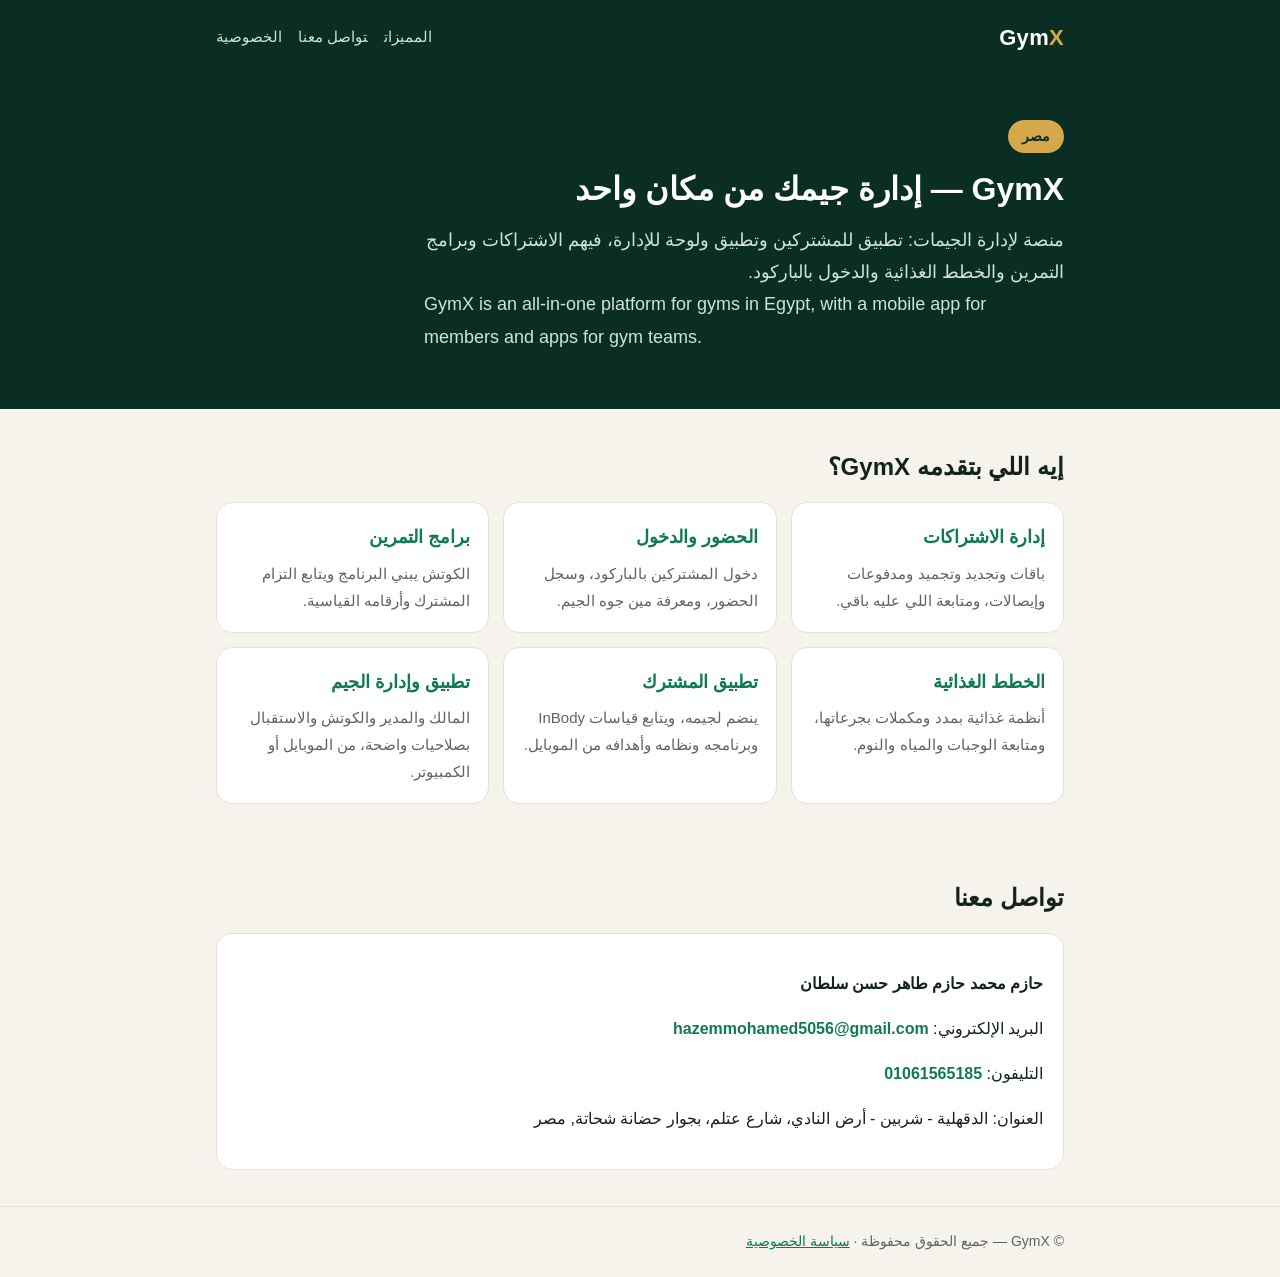
==== index.html @ 1e299e46 "Add files via upload site" ====
<!doctype html>
<html lang="ar" dir="rtl">
<head>
<meta charset="utf-8">
<meta name="viewport" content="width=device-width,initial-scale=1">
<title>GymX — إدارة الجيمات في مكان واحد</title>
<meta name="description" content="GymX منصة لإدارة الجيمات في مصر: الاشتراكات والحضور وبرامج التمرين والخطط الغذائية، وتطبيق للمشتركين.">
<link rel="stylesheet" href="style.css">
</head>
<body>
<header><div class="wrap"><div class="brand">Gym<span>X</span></div>
<nav><a href="#features">المميزات</a><a href="#contact">تواصل معنا</a><a href="privacy.html">الخصوصية</a></nav></div></header>

<div class="hero"><div class="wrap">
<span class="pill">مصر</span>
<h1>GymX — إدارة جيمك من مكان واحد</h1>
<p>منصة لإدارة الجيمات: تطبيق للمشتركين وتطبيق ولوحة للإدارة، فيهم الاشتراكات وبرامج التمرين والخطط الغذائية والدخول بالباركود.</p>
<p class="en">GymX is an all-in-one platform for gyms in Egypt, with a mobile app for members and apps for gym teams.</p>
</div></div>

<div class="wrap">
<section id="features"><h2>إيه اللي بتقدمه GymX؟</h2>
<div class="grid">
<div class="card"><h3>إدارة الاشتراكات</h3><p>باقات وتجديد وتجميد ومدفوعات وإيصالات، ومتابعة اللي عليه باقي.</p></div>
<div class="card"><h3>الحضور والدخول</h3><p>دخول المشتركين بالباركود، وسجل الحضور، ومعرفة مين جوه الجيم.</p></div>
<div class="card"><h3>برامج التمرين</h3><p>الكوتش يبني البرنامج ويتابع التزام المشترك وأرقامه القياسية.</p></div>
<div class="card"><h3>الخطط الغذائية</h3><p>أنظمة غذائية بمدد ومكملات بجرعاتها، ومتابعة الوجبات والمياه والنوم.</p></div>
<div class="card"><h3>تطبيق المشترك</h3><p>ينضم لجيمه، ويتابع قياسات InBody وبرنامجه ونظامه وأهدافه من الموبايل.</p></div>
<div class="card"><h3>تطبيق وإدارة الجيم</h3><p>المالك والمدير والكوتش والاستقبال بصلاحيات واضحة، من الموبايل أو الكمبيوتر.</p></div>
</div></section>

<section id="contact"><h2>تواصل معنا</h2>
<div class="contact">
<p><strong>حازم محمد حازم طاهر حسن سلطان</strong></p>
<p>البريد الإلكتروني: <a href="mailto:hazemmohamed5056@gmail.com">hazemmohamed5056@gmail.com</a></p>
<p>التليفون: <a href="tel:+201061565185">01061565185</a></p>
<p>العنوان: الدقهلية - شربين - أرض النادي، شارع عتلم، بجوار حضانة شحاتة, مصر</p>
</div></section>
</div>

<footer><div class="wrap">© GymX — جميع الحقوق محفوظة · <a href="privacy.html">سياسة الخصوصية</a></div></footer>
</body></html>
---- style.css ----
:root{--ground:#F5F3EC;--ink:#13221C;--muted:#5B6660;--emerald-dark:#0A2E24;--emerald:#0F7A55;--emerald-tint:#E1F2EA;--gold:#D4A84B;--line:#E5E1D6;--surface:#fff}
*{box-sizing:border-box}
body{margin:0;background:var(--ground);color:var(--ink);font-family:"IBM Plex Sans Arabic","Segoe UI",Tahoma,Arial,sans-serif;line-height:1.8}
header{background:var(--emerald-dark);color:#fff;padding:18px 16px}
.wrap{max-width:880px;margin:0 auto;padding:0 16px}
header .wrap{display:flex;align-items:center;justify-content:space-between;gap:12px}
.brand{font-weight:700;font-size:22px;letter-spacing:.3px}
.brand span{color:var(--gold)}
nav a{color:#cfe3da;text-decoration:none;margin-inline-start:16px;font-size:15px}
.hero{background:var(--emerald-dark);color:#fff;padding:44px 16px 56px}
.hero h1{margin:0 0 12px;font-size:32px;line-height:1.4}
.hero p{margin:0;color:#cfe3da;font-size:18px;max-width:640px}
.pill{display:inline-block;background:var(--gold);color:var(--emerald-dark);padding:4px 14px;border-radius:999px;font-weight:700;font-size:14px;margin-bottom:14px}
section{padding:36px 0}
h2{margin:0 0 14px;font-size:24px}
.grid{display:grid;grid-template-columns:repeat(auto-fit,minmax(240px,1fr));gap:14px}
.card{background:var(--surface);border:1px solid var(--line);border-radius:16px;padding:18px}
.card h3{margin:0 0 6px;font-size:18px;color:var(--emerald)}
.card p{margin:0;color:var(--muted);font-size:15px}
.contact{background:var(--surface);border:1px solid var(--line);border-radius:16px;padding:20px}
.contact a{color:var(--emerald);text-decoration:none;font-weight:600}
footer{border-top:1px solid var(--line);padding:22px 0;color:var(--muted);font-size:14px}
footer a{color:var(--emerald)}
.doc h2{margin-top:28px;font-size:20px}
.doc p,.doc li{color:#2b3a33;font-size:16px}
.en{direction:ltr;text-align:left;color:var(--muted);margin-top:6px}
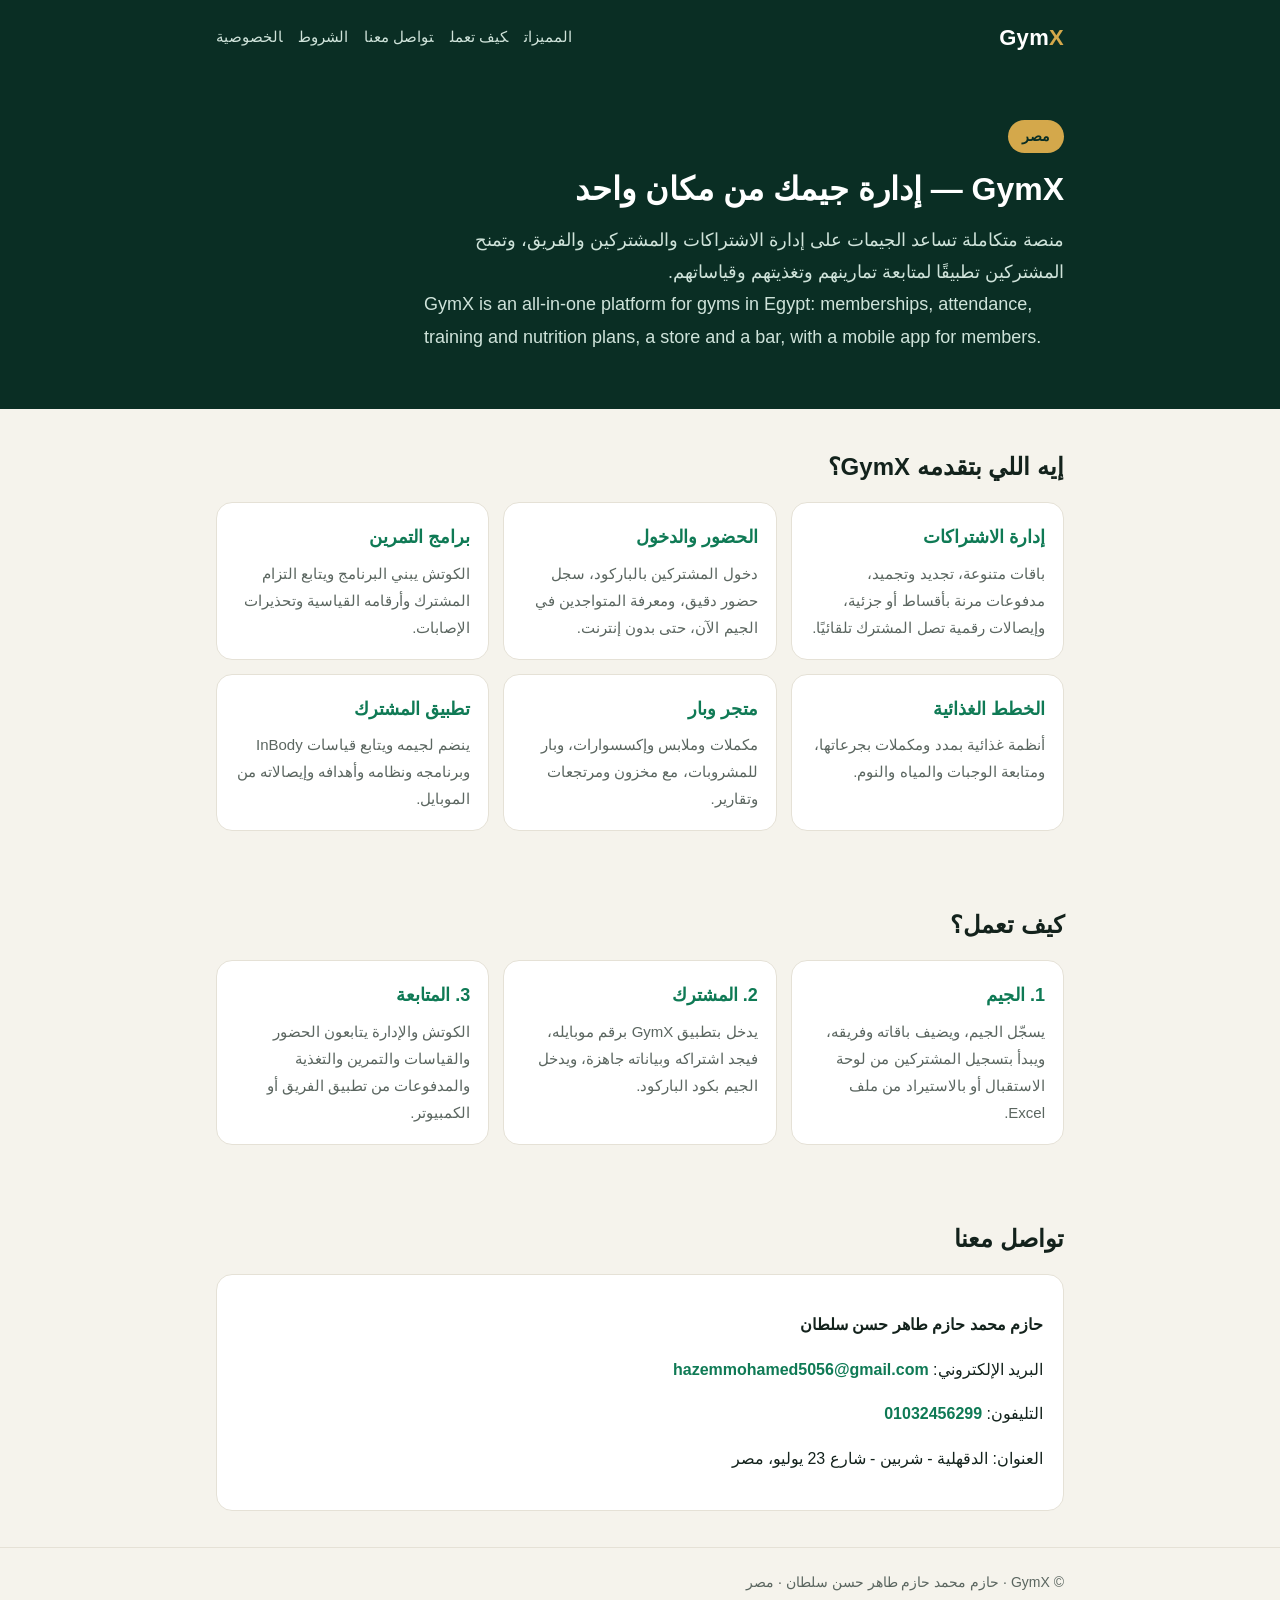
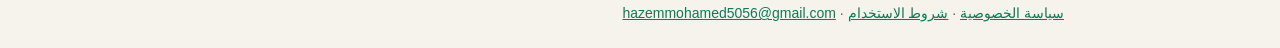
==== commit 73f77d62: "Add files via upload" ====
--- a/index.html
+++ b/index.html
@@ -3,40 +3,49 @@
 <head>
 <meta charset="utf-8">
 <meta name="viewport" content="width=device-width,initial-scale=1">
-<title>GymX — إدارة الجيمات في مكان واحد</title>
-<meta name="description" content="GymX منصة لإدارة الجيمات في مصر: الاشتراكات والحضور وبرامج التمرين والخطط الغذائية، وتطبيق للمشتركين.">
+<title>GymX — إدارة الجيمات في مصر</title>
+<meta name="description" content="GymX منصة لإدارة الجيمات في مصر: اشتراكات، حضور بالباركود، برامج تمرين، خطط غذائية، متجر وبار، وتطبيق للمشتركين.">
 <link rel="stylesheet" href="style.css">
 </head>
 <body>
-<header><div class="wrap"><div class="brand">Gym<span>X</span></div>
-<nav><a href="#features">المميزات</a><a href="#contact">تواصل معنا</a><a href="privacy.html">الخصوصية</a></nav></div></header>
+<header><div class="wrap"><a class="brand" href="index.html" style="text-decoration:none;color:#fff">Gym<span>X</span></a>
+<nav><a href="index.html#features">المميزات</a><a href="index.html#how">كيف تعمل</a><a href="index.html#contact">تواصل معنا</a><a href="terms.html">الشروط</a><a href="privacy.html">الخصوصية</a></nav></div></header>
 
 <div class="hero"><div class="wrap">
 <span class="pill">مصر</span>
 <h1>GymX — إدارة جيمك من مكان واحد</h1>
-<p>منصة لإدارة الجيمات: تطبيق للمشتركين وتطبيق ولوحة للإدارة، فيهم الاشتراكات وبرامج التمرين والخطط الغذائية والدخول بالباركود.</p>
-<p class="en">GymX is an all-in-one platform for gyms in Egypt, with a mobile app for members and apps for gym teams.</p>
+<p>منصة متكاملة تساعد الجيمات على إدارة الاشتراكات والمشتركين والفريق، وتمنح المشتركين تطبيقًا لمتابعة تمارينهم وتغذيتهم وقياساتهم.</p>
+<p class="en">GymX is an all-in-one platform for gyms in Egypt: memberships, attendance, training and nutrition plans, a store and a bar, with a mobile app for members.</p>
 </div></div>
 
 <div class="wrap">
 <section id="features"><h2>إيه اللي بتقدمه GymX؟</h2>
 <div class="grid">
-<div class="card"><h3>إدارة الاشتراكات</h3><p>باقات وتجديد وتجميد ومدفوعات وإيصالات، ومتابعة اللي عليه باقي.</p></div>
-<div class="card"><h3>الحضور والدخول</h3><p>دخول المشتركين بالباركود، وسجل الحضور، ومعرفة مين جوه الجيم.</p></div>
-<div class="card"><h3>برامج التمرين</h3><p>الكوتش يبني البرنامج ويتابع التزام المشترك وأرقامه القياسية.</p></div>
+<div class="card"><h3>إدارة الاشتراكات</h3><p>باقات متنوعة، تجديد وتجميد، مدفوعات مرنة بأقساط أو جزئية، وإيصالات رقمية تصل المشترك تلقائيًا.</p></div>
+<div class="card"><h3>الحضور والدخول</h3><p>دخول المشتركين بالباركود، سجل حضور دقيق، ومعرفة المتواجدين في الجيم الآن، حتى بدون إنترنت.</p></div>
+<div class="card"><h3>برامج التمرين</h3><p>الكوتش يبني البرنامج ويتابع التزام المشترك وأرقامه القياسية وتحذيرات الإصابات.</p></div>
 <div class="card"><h3>الخطط الغذائية</h3><p>أنظمة غذائية بمدد ومكملات بجرعاتها، ومتابعة الوجبات والمياه والنوم.</p></div>
-<div class="card"><h3>تطبيق المشترك</h3><p>ينضم لجيمه، ويتابع قياسات InBody وبرنامجه ونظامه وأهدافه من الموبايل.</p></div>
-<div class="card"><h3>تطبيق وإدارة الجيم</h3><p>المالك والمدير والكوتش والاستقبال بصلاحيات واضحة، من الموبايل أو الكمبيوتر.</p></div>
+<div class="card"><h3>متجر وبار</h3><p>مكملات وملابس وإكسسوارات، وبار للمشروبات، مع مخزون ومرتجعات وتقارير.</p></div>
+<div class="card"><h3>تطبيق المشترك</h3><p>ينضم لجيمه ويتابع قياسات InBody وبرنامجه ونظامه وأهدافه وإيصالاته من الموبايل.</p></div>
+</div></section>
+
+<section id="how"><h2>كيف تعمل؟</h2>
+<div class="grid">
+<div class="card"><h3>1. الجيم</h3><p>يسجّل الجيم، ويضيف باقاته وفريقه، ويبدأ بتسجيل المشتركين من لوحة الاستقبال أو بالاستيراد من ملف Excel.</p></div>
+<div class="card"><h3>2. المشترك</h3><p>يدخل بتطبيق GymX برقم موبايله، فيجد اشتراكه وبياناته جاهزة، ويدخل الجيم بكود الباركود.</p></div>
+<div class="card"><h3>3. المتابعة</h3><p>الكوتش والإدارة يتابعون الحضور والقياسات والتمرين والتغذية والمدفوعات من تطبيق الفريق أو الكمبيوتر.</p></div>
 </div></section>
 
 <section id="contact"><h2>تواصل معنا</h2>
 <div class="contact">
 <p><strong>حازم محمد حازم طاهر حسن سلطان</strong></p>
 <p>البريد الإلكتروني: <a href="mailto:hazemmohamed5056@gmail.com">hazemmohamed5056@gmail.com</a></p>
-<p>التليفون: <a href="tel:+201061565185">01061565185</a></p>
-<p>العنوان: الدقهلية - شربين - أرض النادي، شارع عتلم، بجوار حضانة شحاتة, مصر</p>
+<p>التليفون: <a href="tel:+201032456299">01032456299</a></p>
+<p>العنوان: الدقهلية - شربين - شارع 23 يوليو، مصر</p>
 </div></section>
 </div>
-
-<footer><div class="wrap">© GymX — جميع الحقوق محفوظة · <a href="privacy.html">سياسة الخصوصية</a></div></footer>
+<footer><div class="wrap">
+<div>© GymX · حازم محمد حازم طاهر حسن سلطان · مصر</div>
+<div style="margin-top:6px"><a href="privacy.html">سياسة الخصوصية</a> · <a href="terms.html">شروط الاستخدام</a> · <a href="mailto:hazemmohamed5056@gmail.com">hazemmohamed5056@gmail.com</a></div>
+</div></footer>
 </body></html>
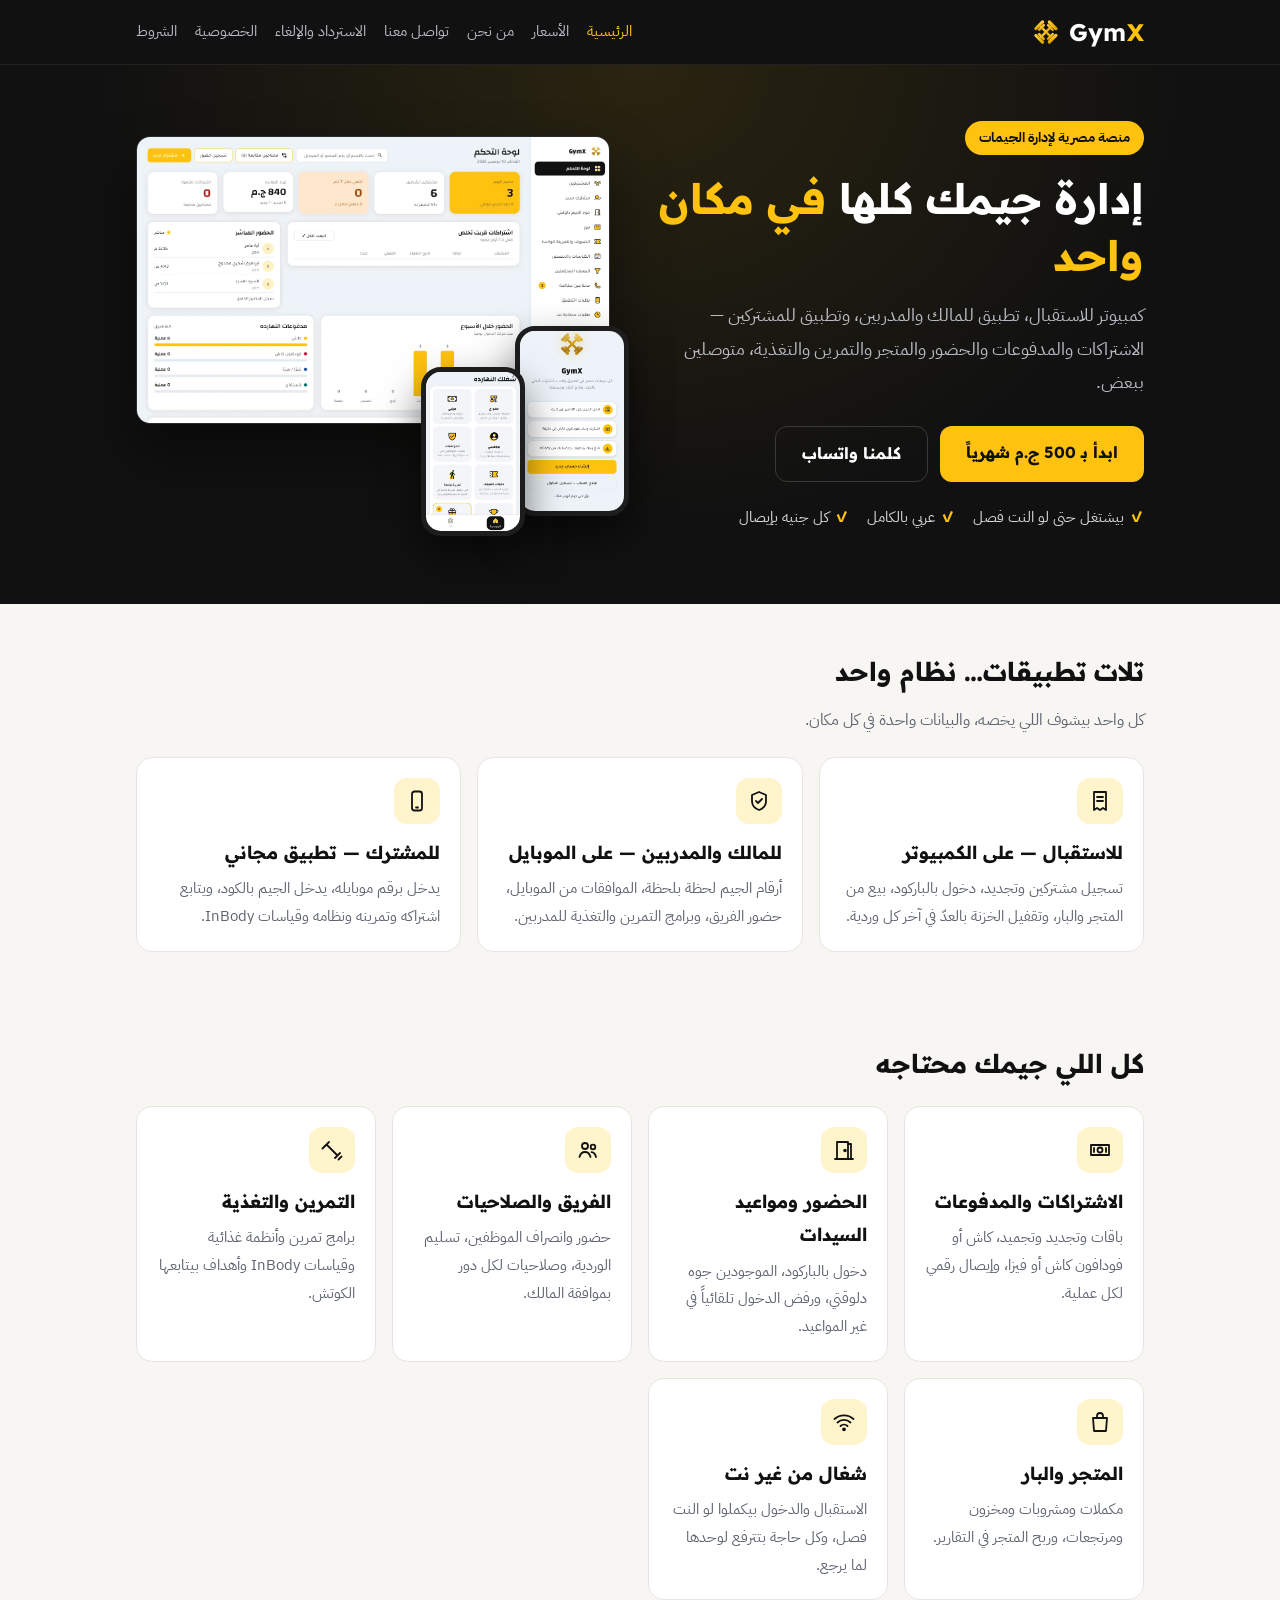
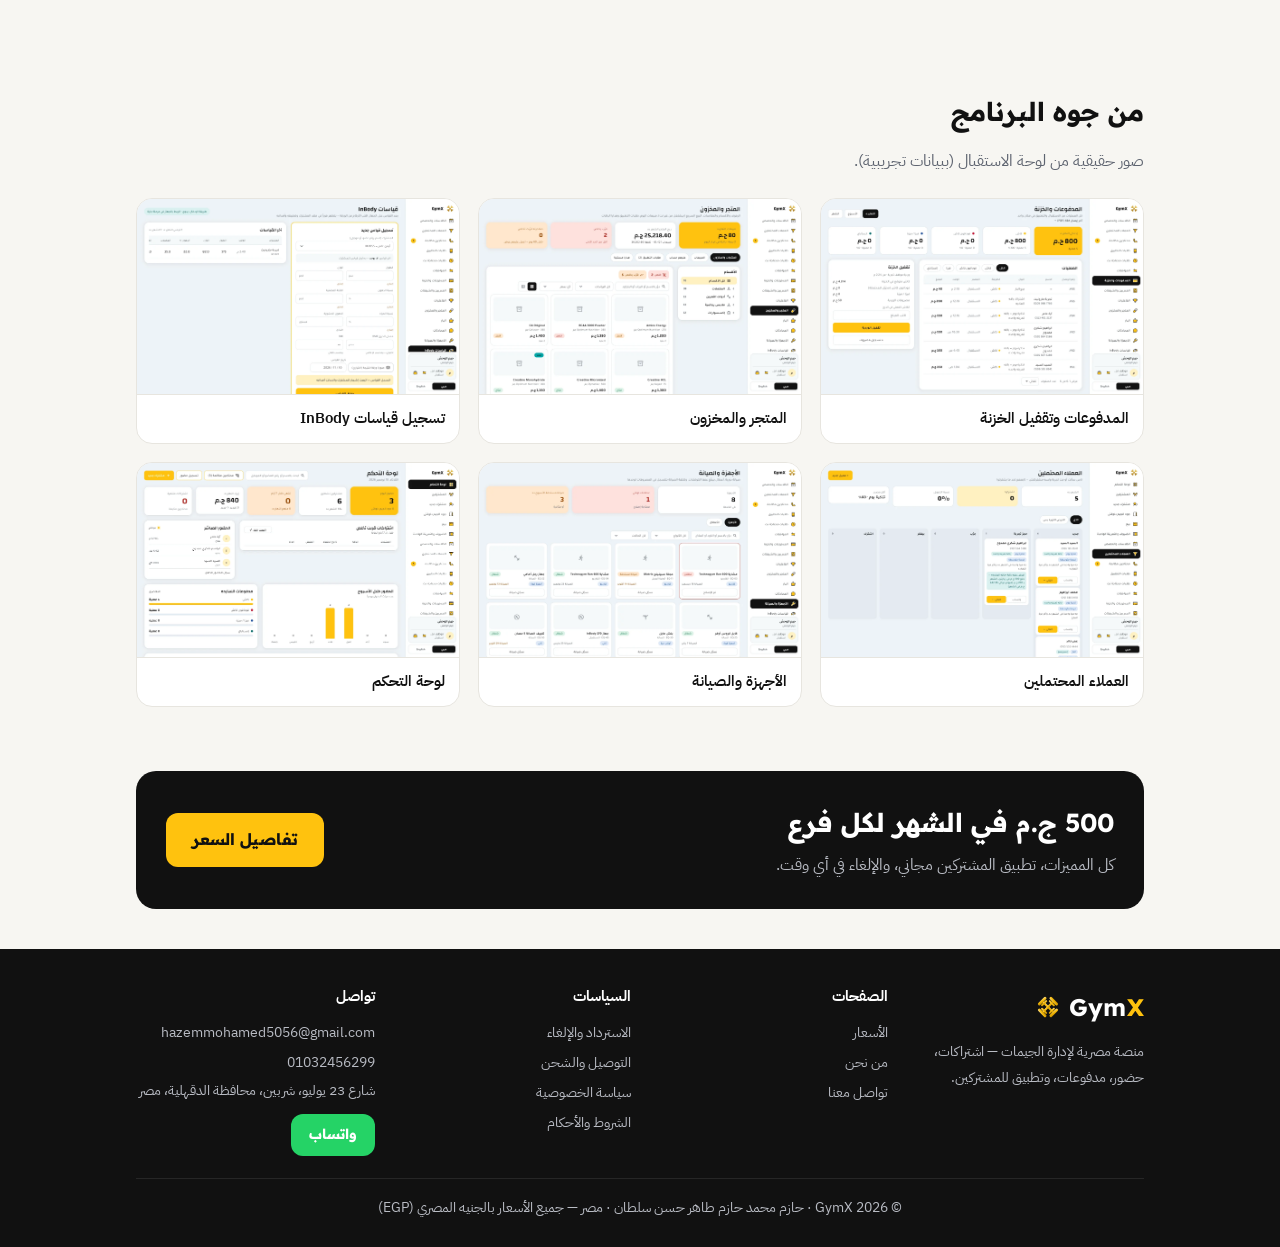
==== commit d05c9cfd: "GymX website: home with real app screens, pricing (500 EGP/month), about, contact, refund & cancella" ====
--- a/index.html
+++ b/index.html
@@ -1,51 +1,76 @@
-<!doctype html>
-<html lang="ar" dir="rtl">
-<head>
-<meta charset="utf-8">
-<meta name="viewport" content="width=device-width,initial-scale=1">
-<title>GymX — إدارة الجيمات في مصر</title>
-<meta name="description" content="GymX منصة لإدارة الجيمات في مصر: اشتراكات، حضور بالباركود، برامج تمرين، خطط غذائية، متجر وبار، وتطبيق للمشتركين.">
-<link rel="stylesheet" href="style.css">
-</head>
-<body>
-<header><div class="wrap"><a class="brand" href="index.html" style="text-decoration:none;color:#fff">Gym<span>X</span></a>
-<nav><a href="index.html#features">المميزات</a><a href="index.html#how">كيف تعمل</a><a href="index.html#contact">تواصل معنا</a><a href="terms.html">الشروط</a><a href="privacy.html">الخصوصية</a></nav></div></header>
-
-<div class="hero"><div class="wrap">
-<span class="pill">مصر</span>
-<h1>GymX — إدارة جيمك من مكان واحد</h1>
-<p>منصة متكاملة تساعد الجيمات على إدارة الاشتراكات والمشتركين والفريق، وتمنح المشتركين تطبيقًا لمتابعة تمارينهم وتغذيتهم وقياساتهم.</p>
-<p class="en">GymX is an all-in-one platform for gyms in Egypt: memberships, attendance, training and nutrition plans, a store and a bar, with a mobile app for members.</p>
-</div></div>
-
-<div class="wrap">
-<section id="features"><h2>إيه اللي بتقدمه GymX؟</h2>
-<div class="grid">
-<div class="card"><h3>إدارة الاشتراكات</h3><p>باقات متنوعة، تجديد وتجميد، مدفوعات مرنة بأقساط أو جزئية، وإيصالات رقمية تصل المشترك تلقائيًا.</p></div>
-<div class="card"><h3>الحضور والدخول</h3><p>دخول المشتركين بالباركود، سجل حضور دقيق، ومعرفة المتواجدين في الجيم الآن، حتى بدون إنترنت.</p></div>
-<div class="card"><h3>برامج التمرين</h3><p>الكوتش يبني البرنامج ويتابع التزام المشترك وأرقامه القياسية وتحذيرات الإصابات.</p></div>
-<div class="card"><h3>الخطط الغذائية</h3><p>أنظمة غذائية بمدد ومكملات بجرعاتها، ومتابعة الوجبات والمياه والنوم.</p></div>
-<div class="card"><h3>متجر وبار</h3><p>مكملات وملابس وإكسسوارات، وبار للمشروبات، مع مخزون ومرتجعات وتقارير.</p></div>
-<div class="card"><h3>تطبيق المشترك</h3><p>ينضم لجيمه ويتابع قياسات InBody وبرنامجه ونظامه وأهدافه وإيصالاته من الموبايل.</p></div>
-</div></section>
-
-<section id="how"><h2>كيف تعمل؟</h2>
-<div class="grid">
-<div class="card"><h3>1. الجيم</h3><p>يسجّل الجيم، ويضيف باقاته وفريقه، ويبدأ بتسجيل المشتركين من لوحة الاستقبال أو بالاستيراد من ملف Excel.</p></div>
-<div class="card"><h3>2. المشترك</h3><p>يدخل بتطبيق GymX برقم موبايله، فيجد اشتراكه وبياناته جاهزة، ويدخل الجيم بكود الباركود.</p></div>
-<div class="card"><h3>3. المتابعة</h3><p>الكوتش والإدارة يتابعون الحضور والقياسات والتمرين والتغذية والمدفوعات من تطبيق الفريق أو الكمبيوتر.</p></div>
-</div></section>
-
-<section id="contact"><h2>تواصل معنا</h2>
-<div class="contact">
-<p><strong>حازم محمد حازم طاهر حسن سلطان</strong></p>
-<p>البريد الإلكتروني: <a href="mailto:hazemmohamed5056@gmail.com">hazemmohamed5056@gmail.com</a></p>
-<p>التليفون: <a href="tel:+201032456299">01032456299</a></p>
-<p>العنوان: الدقهلية - شربين - شارع 23 يوليو، مصر</p>
-</div></section>
-</div>
-<footer><div class="wrap">
-<div>© GymX · حازم محمد حازم طاهر حسن سلطان · مصر</div>
-<div style="margin-top:6px"><a href="privacy.html">سياسة الخصوصية</a> · <a href="terms.html">شروط الاستخدام</a> · <a href="mailto:hazemmohamed5056@gmail.com">hazemmohamed5056@gmail.com</a></div>
-</div></footer>
-</body></html>
+<!doctype html>
+<html lang="ar" dir="rtl">
+<head>
+<meta charset="utf-8">
+<meta name="viewport" content="width=device-width,initial-scale=1">
+<title>إدارة الجيمات في مصر — GymX</title>
+<meta name="description" content="GymX منصة مصرية لإدارة الجيمات: اشتراكات، حضور، مدفوعات، تمرين وتغذية، متجر وبار، وتطبيق للمشتركين.">
+<link rel="preconnect" href="https://fonts.googleapis.com"><link rel="preconnect" href="https://fonts.gstatic.com" crossorigin>
+<link href="https://fonts.googleapis.com/css2?family=IBM+Plex+Sans+Arabic:wght@400;500;600;700&family=Readex+Pro:wght@500;600;700&display=swap" rel="stylesheet">
+<link rel="icon" href="data:image/svg+xml,%3Csvg%20xmlns%3D%22http%3A%2F%2Fwww.w3.org%2F2000%2Fsvg%22%20width%3D%2264%22%20height%3D%2264%22%20viewBox%3D%220%200%20100%20100%22%20aria-hidden%3D%22true%22%3E%3Cdefs%3E%3ClinearGradient%20id%3D%22g64%22%20x1%3D%220%22%20y1%3D%220%22%20x2%3D%221%22%20y2%3D%221%22%3E%3Cstop%20offset%3D%220%22%20stop-color%3D%22%23FFE08A%22%2F%3E%3Cstop%20offset%3D%22.5%22%20stop-color%3D%22%23F2B705%22%2F%3E%3Cstop%20offset%3D%221%22%20stop-color%3D%22%23B98300%22%2F%3E%3C%2FlinearGradient%3E%3C%2Fdefs%3E%3Cg%20transform%3D%22rotate(45%2050%2050)%22%20fill%3D%22url(%23g64)%22%3E%3Crect%20x%3D%2222%22%20y%3D%2246%22%20width%3D%2256%22%20height%3D%228%22%20rx%3D%224%22%2F%3E%3Crect%20x%3D%2225%22%20y%3D%2235%22%20width%3D%228%22%20height%3D%2230%22%20rx%3D%224%22%2F%3E%3Crect%20x%3D%2267%22%20y%3D%2235%22%20width%3D%228%22%20height%3D%2230%22%20rx%3D%224%22%2F%3E%3Crect%20x%3D%2213%22%20y%3D%2229%22%20width%3D%2211%22%20height%3D%2242%22%20rx%3D%225.5%22%2F%3E%3Crect%20x%3D%2276%22%20y%3D%2229%22%20width%3D%2211%22%20height%3D%2242%22%20rx%3D%225.5%22%2F%3E%3C%2Fg%3E%3Cg%20transform%3D%22rotate(-45%2050%2050)%22%20fill%3D%22url(%23g64)%22%3E%3Crect%20x%3D%2222%22%20y%3D%2246%22%20width%3D%2256%22%20height%3D%228%22%20rx%3D%224%22%2F%3E%3Crect%20x%3D%2225%22%20y%3D%2235%22%20width%3D%228%22%20height%3D%2230%22%20rx%3D%224%22%2F%3E%3Crect%20x%3D%2267%22%20y%3D%2235%22%20width%3D%228%22%20height%3D%2230%22%20rx%3D%224%22%2F%3E%3Crect%20x%3D%2213%22%20y%3D%2229%22%20width%3D%2211%22%20height%3D%2242%22%20rx%3D%225.5%22%2F%3E%3Crect%20x%3D%2276%22%20y%3D%2229%22%20width%3D%2211%22%20height%3D%2242%22%20rx%3D%225.5%22%2F%3E%3C%2Fg%3E%3C%2Fsvg%3E">
+<link rel="stylesheet" href="style.css">
+</head>
+<body>
+<header><div class="wrap">
+<a class="brand" href="index.html" dir="ltr"><svg class="mark" width="30" height="30" viewBox="0 0 100 100" aria-hidden="true"><defs><linearGradient id="g30" x1="0" y1="0" x2="1" y2="1"><stop offset="0" stop-color="#FFE08A"/><stop offset=".5" stop-color="#F2B705"/><stop offset="1" stop-color="#B98300"/></linearGradient></defs><g transform="rotate(45 50 50)" fill="url(#g30)"><rect x="22" y="46" width="56" height="8" rx="4"/><rect x="25" y="35" width="8" height="30" rx="4"/><rect x="67" y="35" width="8" height="30" rx="4"/><rect x="13" y="29" width="11" height="42" rx="5.5"/><rect x="76" y="29" width="11" height="42" rx="5.5"/></g><g transform="rotate(-45 50 50)" fill="url(#g30)"><rect x="22" y="46" width="56" height="8" rx="4"/><rect x="25" y="35" width="8" height="30" rx="4"/><rect x="67" y="35" width="8" height="30" rx="4"/><rect x="13" y="29" width="11" height="42" rx="5.5"/><rect x="76" y="29" width="11" height="42" rx="5.5"/></g></svg><b>Gym<span>X</span></b></a>
+<nav><a href="index.html" class="on">الرئيسية</a><a href="pricing.html">الأسعار</a><a href="about.html">من نحن</a><a href="contact.html">تواصل معنا</a><a href="refund.html">الاسترداد والإلغاء</a><a href="privacy.html">الخصوصية</a><a href="terms.html">الشروط</a></nav>
+</div></header>
+
+<div class="hero"><div class="wrap hero-grid">
+<div class="hero-text">
+<span class="pill">منصة مصرية لإدارة الجيمات</span>
+<h1>إدارة جيمك كلها <span>في مكان واحد</span></h1>
+<p>كمبيوتر للاستقبال، تطبيق للمالك والمدربين، وتطبيق للمشتركين — الاشتراكات والمدفوعات والحضور والمتجر والتمرين والتغذية، متوصلين ببعض.</p>
+<div class="cta"><a class="btn primary" href="pricing.html">ابدأ بـ 500 ج.م شهرياً</a><a class="btn ghost" href="https://wa.me/201032456299">كلمنا واتساب</a></div>
+<ul class="hero-points"><li>بيشتغل حتى لو النت فصل</li><li>عربي بالكامل</li><li>كل جنيه بإيصال</li></ul>
+</div>
+<div class="hero-visual">
+<img class="desk" src="img/desk-dashboard.webp" alt="لوحة تحكم الاستقبال في GymX" width="1424" height="861">
+<img class="phone p1" src="img/phone-member.webp" alt="تطبيق المشترك" width="720" height="1250">
+<img class="phone p2" src="img/phone-team.webp" alt="تطبيق المالك والفريق" width="720" height="1215">
+</div>
+</div></div>
+
+<div class="wrap">
+<section><h2>تلات تطبيقات… نظام واحد</h2><p class="sub">كل واحد بيشوف اللي يخصه، والبيانات واحدة في كل مكان.</p>
+<div class="grid">
+<div class="card"><span class="ic"><svg viewBox="0 0 24 24" fill="none" stroke="currentColor" stroke-width="1.8" stroke-linecap="round" stroke-linejoin="round"><path d="M6 3h12v18l-3-2-3 2-3-2-3 2z"/><path d="M9 8h6M9 12h6"/></svg></span><h3>للاستقبال — على الكمبيوتر</h3><p>تسجيل مشتركين وتجديد، دخول بالباركود، بيع من المتجر والبار، وتقفيل الخزنة بالعدّ في آخر كل وردية.</p></div>
+<div class="card"><span class="ic"><svg viewBox="0 0 24 24" fill="none" stroke="currentColor" stroke-width="1.8" stroke-linecap="round" stroke-linejoin="round"><path d="M12 3l7 3v6c0 4.5-3 7.6-7 9-4-1.4-7-4.5-7-9V6z"/><path d="M9 12l2 2 4-4"/></svg></span><h3>للمالك والمدربين — على الموبايل</h3><p>أرقام الجيم لحظة بلحظة، الموافقات من الموبايل، حضور الفريق، وبرامج التمرين والتغذية للمدربين.</p></div>
+<div class="card"><span class="ic"><svg viewBox="0 0 24 24" fill="none" stroke="currentColor" stroke-width="1.8" stroke-linecap="round" stroke-linejoin="round"><rect x="7" y="2.5" width="10" height="19" rx="2.5"/><path d="M11 18.5h2"/></svg></span><h3>للمشترك — تطبيق مجاني</h3><p>يدخل برقم موبايله، يدخل الجيم بالكود، ويتابع اشتراكه وتمرينه ونظامه وقياسات InBody.</p></div>
+</div></section>
+
+<section><h2>كل اللي جيمك محتاجه</h2>
+<div class="grid">
+<div class="card"><span class="ic"><svg viewBox="0 0 24 24" fill="none" stroke="currentColor" stroke-width="1.8" stroke-linecap="round" stroke-linejoin="round"><path d="M3 7h18v10H3z"/><circle cx="12" cy="12" r="2.5"/><path d="M6 10v4M18 10v4"/></svg></span><h3>الاشتراكات والمدفوعات</h3><p>باقات وتجديد وتجميد، كاش أو فودافون كاش أو فيزا، وإيصال رقمي لكل عملية.</p></div>
+<div class="card"><span class="ic"><svg viewBox="0 0 24 24" fill="none" stroke="currentColor" stroke-width="1.8" stroke-linecap="round" stroke-linejoin="round"><path d="M5 21V4h11v17"/><path d="M16 6h3v15"/><circle cx="13" cy="12.5" r=".9" fill="currentColor"/><path d="M3 21h18"/></svg></span><h3>الحضور ومواعيد السيدات</h3><p>دخول بالباركود، الموجودين جوه دلوقتي، ورفض الدخول تلقائياً في غير المواعيد.</p></div>
+<div class="card"><span class="ic"><svg viewBox="0 0 24 24" fill="none" stroke="currentColor" stroke-width="1.8" stroke-linecap="round" stroke-linejoin="round"><circle cx="9" cy="8" r="3"/><path d="M3.5 19c.8-3.2 3-5 5.5-5s4.7 1.8 5.5 5"/><circle cx="17" cy="9" r="2.3"/><path d="M15.5 14.2c2.2.2 3.8 1.8 4.5 4.8"/></svg></span><h3>الفريق والصلاحيات</h3><p>حضور وانصراف الموظفين، تسليم الوردية، وصلاحيات لكل دور بموافقة المالك.</p></div>
+<div class="card"><span class="ic"><svg viewBox="0 0 24 24" fill="none" stroke="currentColor" stroke-width="1.8" stroke-linecap="round" stroke-linejoin="round"><path d="M6.5 6.5l11 11M4 9l5-5M15 20l5-5M2.5 10.5l3-3M18.5 21.5l3-3"/></svg></span><h3>التمرين والتغذية</h3><p>برامج تمرين وأنظمة غذائية وقياسات InBody وأهداف بيتابعها الكوتش.</p></div>
+<div class="card"><span class="ic"><svg viewBox="0 0 24 24" fill="none" stroke="currentColor" stroke-width="1.8" stroke-linecap="round" stroke-linejoin="round"><path d="M5 8h14l-1 13H6z"/><path d="M9 8V6a3 3 0 0 1 6 0v2"/></svg></span><h3>المتجر والبار</h3><p>مكملات ومشروبات ومخزون ومرتجعات، وربح المتجر في التقارير.</p></div>
+<div class="card"><span class="ic"><svg viewBox="0 0 24 24" fill="none" stroke="currentColor" stroke-width="1.8" stroke-linecap="round" stroke-linejoin="round"><path d="M2.5 9a14 14 0 0 1 19 0M5.5 12.5a9.5 9.5 0 0 1 13 0M8.5 16a5 5 0 0 1 7 0"/><circle cx="12" cy="19.3" r="1" fill="currentColor"/></svg></span><h3>شغال من غير نت</h3><p>الاستقبال والدخول بيكملوا لو النت فصل، وكل حاجة بتترفع لوحدها لما يرجع.</p></div>
+</div></section>
+
+<section><h2>من جوه البرنامج</h2><p class="sub">صور حقيقية من لوحة الاستقبال (ببيانات تجريبية).</p>
+<div class="gallery">
+<figure class="shot"><img src="img/desk-payments.webp" alt="المدفوعات والخزنة" loading="lazy" width="1424" height="861"><figcaption>المدفوعات وتقفيل الخزنة</figcaption></figure>
+<figure class="shot"><img src="img/desk-store.webp" alt="المتجر والمخزون" loading="lazy" width="1424" height="861"><figcaption>المتجر والمخزون</figcaption></figure>
+<figure class="shot"><img src="img/desk-inbody.webp" alt="قياسات InBody" loading="lazy" width="1424" height="861"><figcaption>تسجيل قياسات InBody</figcaption></figure>
+<figure class="shot"><img src="img/desk-leads.webp" alt="العملاء المحتملين" loading="lazy" width="1424" height="861"><figcaption>العملاء المحتملين</figcaption></figure>
+<figure class="shot"><img src="img/desk-equipment.webp" alt="الأجهزة والصيانة" loading="lazy" width="1424" height="861"><figcaption>الأجهزة والصيانة</figcaption></figure>
+<figure class="shot"><img src="img/desk-dashboard.webp" alt="لوحة التحكم" loading="lazy" width="1424" height="861"><figcaption>لوحة التحكم</figcaption></figure>
+</div></section>
+
+<section class="price-band">
+<div><h2 style="margin:0">500 ج.م في الشهر لكل فرع</h2><p style="margin:4px 0 0">كل المميزات، تطبيق المشتركين مجاني، والإلغاء في أي وقت.</p></div>
+<a class="btn primary" href="pricing.html">تفاصيل السعر</a>
+</section>
+</div>
+<footer><div class="wrap">
+<div class="cols">
+<div><a class="brand" href="index.html" dir="ltr" style="margin-bottom:8px"><svg class="mark" width="26" height="26" viewBox="0 0 100 100" aria-hidden="true"><defs><linearGradient id="g26" x1="0" y1="0" x2="1" y2="1"><stop offset="0" stop-color="#FFE08A"/><stop offset=".5" stop-color="#F2B705"/><stop offset="1" stop-color="#B98300"/></linearGradient></defs><g transform="rotate(45 50 50)" fill="url(#g26)"><rect x="22" y="46" width="56" height="8" rx="4"/><rect x="25" y="35" width="8" height="30" rx="4"/><rect x="67" y="35" width="8" height="30" rx="4"/><rect x="13" y="29" width="11" height="42" rx="5.5"/><rect x="76" y="29" width="11" height="42" rx="5.5"/></g><g transform="rotate(-45 50 50)" fill="url(#g26)"><rect x="22" y="46" width="56" height="8" rx="4"/><rect x="25" y="35" width="8" height="30" rx="4"/><rect x="67" y="35" width="8" height="30" rx="4"/><rect x="13" y="29" width="11" height="42" rx="5.5"/><rect x="76" y="29" width="11" height="42" rx="5.5"/></g></svg><b>Gym<span>X</span></b></a><p style="margin:0">منصة مصرية لإدارة الجيمات — اشتراكات، حضور، مدفوعات، وتطبيق للمشتركين.</p></div>
+<div><h4>الصفحات</h4><a href="pricing.html">الأسعار</a><a href="about.html">من نحن</a><a href="contact.html">تواصل معنا</a></div>
+<div><h4>السياسات</h4><a href="refund.html">الاسترداد والإلغاء</a><a href="shipping.html">التوصيل والشحن</a><a href="privacy.html">سياسة الخصوصية</a><a href="terms.html">الشروط والأحكام</a></div>
+<div><h4>تواصل</h4><a href="mailto:hazemmohamed5056@gmail.com">hazemmohamed5056@gmail.com</a><a href="tel:+201032456299"><span class="ltr">01032456299</span></a><span>شارع 23 يوليو، شربين، محافظة الدقهلية، مصر</span><a class="btn wa" href="https://wa.me/201032456299" style="margin-top:10px">واتساب</a></div>
+</div>
+<div class="copy">© 2026 GymX · حازم محمد حازم طاهر حسن سلطان · مصر — جميع الأسعار بالجنيه المصري (EGP)</div>
+</div></footer>
+</body></html>
--- a/style.css
+++ b/style.css
@@ -1,26 +1,141 @@
-:root{--ground:#F5F3EC;--ink:#13221C;--muted:#5B6660;--emerald-dark:#0A2E24;--emerald:#0F7A55;--emerald-tint:#E1F2EA;--gold:#D4A84B;--line:#E5E1D6;--surface:#fff}
+:root{
+  --ink:#111111;--ink-2:#1C1C1C;--muted:#5E6470;--line:#E7E5DF;--ground:#F7F6F2;--surface:#FFFFFF;
+  --brand:#FFC20E;--brand-dark:#E0A800;--brand-tint:#FFF4CC;--on-brand:#111111;--on-dark:#B9BCC4;
+  --ok:#0F7A55;--ok-tint:#E1F2EA
+}
 *{box-sizing:border-box}
-body{margin:0;background:var(--ground);color:var(--ink);font-family:"IBM Plex Sans Arabic","Segoe UI",Tahoma,Arial,sans-serif;line-height:1.8}
-header{background:var(--emerald-dark);color:#fff;padding:18px 16px}
-.wrap{max-width:880px;margin:0 auto;padding:0 16px}
-header .wrap{display:flex;align-items:center;justify-content:space-between;gap:12px}
-.brand{font-weight:700;font-size:22px;letter-spacing:.3px}
-.brand span{color:var(--gold)}
-nav a{color:#cfe3da;text-decoration:none;margin-inline-start:16px;font-size:15px}
-.hero{background:var(--emerald-dark);color:#fff;padding:44px 16px 56px}
-.hero h1{margin:0 0 12px;font-size:32px;line-height:1.4}
-.hero p{margin:0;color:#cfe3da;font-size:18px;max-width:640px}
-.pill{display:inline-block;background:var(--gold);color:var(--emerald-dark);padding:4px 14px;border-radius:999px;font-weight:700;font-size:14px;margin-bottom:14px}
-section{padding:36px 0}
-h2{margin:0 0 14px;font-size:24px}
-.grid{display:grid;grid-template-columns:repeat(auto-fit,minmax(240px,1fr));gap:14px}
-.card{background:var(--surface);border:1px solid var(--line);border-radius:16px;padding:18px}
-.card h3{margin:0 0 6px;font-size:18px;color:var(--emerald)}
+html{scroll-behavior:smooth}
+body{margin:0;background:var(--ground);color:var(--ink);font-family:"IBM Plex Sans Arabic","Segoe UI",Tahoma,Arial,sans-serif;line-height:1.85;font-size:16px}
+a{color:inherit}
+.wrap{max-width:1040px;margin:0 auto;padding:0 16px}
+
+/* header */
+header{background:var(--ink);color:#fff;position:sticky;top:0;z-index:10;border-bottom:1px solid #222}
+header .wrap{display:flex;align-items:center;justify-content:space-between;gap:12px;min-height:64px;flex-wrap:wrap}
+.brand{font-weight:800;font-size:24px;letter-spacing:.3px;text-decoration:none;color:#fff;display:flex;align-items:center;gap:8px}
+.brand i{display:inline-block;width:12px;height:12px;border-radius:3px;background:var(--brand);transform:rotate(45deg)}
+.brand span{color:var(--brand)}
+nav{display:flex;flex-wrap:wrap;gap:4px 18px}
+nav a{color:var(--on-dark);text-decoration:none;font-size:15px;padding:6px 0}
+nav a:hover,nav a.on{color:var(--brand)}
+
+/* hero */
+.hero{background:radial-gradient(ellipse at 50% 0%,#2a2410 0%,var(--ink) 60%);color:#fff;padding:64px 16px 72px;text-align:center}
+.hero h1{margin:0 auto 14px;font-size:38px;line-height:1.35;max-width:760px}
+.hero h1 span{color:var(--brand)}
+.hero p{margin:0 auto;color:var(--on-dark);font-size:18px;max-width:680px}
+.hero .cta{margin-top:28px;display:flex;gap:12px;justify-content:center;flex-wrap:wrap}
+.pill{display:inline-block;background:var(--brand);color:var(--on-brand);padding:4px 14px;border-radius:999px;font-weight:700;font-size:14px;margin-bottom:16px}
+.btn{display:inline-block;padding:12px 26px;border-radius:12px;font-weight:700;text-decoration:none;font-size:16px}
+.btn.primary{background:var(--brand);color:var(--on-brand)}
+.btn.primary:hover{background:var(--brand-dark)}
+.btn.ghost{border:1px solid #3a3a3a;color:#fff}
+
+/* page title band (inner pages) */
+.band{background:var(--ink);color:#fff;padding:40px 16px 44px}
+.band h1{margin:0;font-size:32px}
+.band p{margin:6px 0 0;color:var(--on-dark)}
+
+section{padding:44px 0}
+h2{margin:0 0 18px;font-size:26px}
+.sub{color:var(--muted);margin:-8px 0 22px}
+.grid{display:grid;grid-template-columns:repeat(auto-fit,minmax(240px,1fr));gap:16px}
+.card{background:var(--surface);border:1px solid var(--line);border-radius:16px;padding:20px}
+.card h3{margin:0 0 6px;font-size:18px}
+.card h3 b{display:inline-grid;place-items:center;width:30px;height:30px;border-radius:9px;background:var(--brand-tint);color:var(--ink);font-size:15px;margin-inline-end:8px}
 .card p{margin:0;color:var(--muted);font-size:15px}
-.contact{background:var(--surface);border:1px solid var(--line);border-radius:16px;padding:20px}
-.contact a{color:var(--emerald);text-decoration:none;font-weight:600}
-footer{border-top:1px solid var(--line);padding:22px 0;color:var(--muted);font-size:14px}
-footer a{color:var(--emerald)}
-.doc h2{margin-top:28px;font-size:20px}
-.doc p,.doc li{color:#2b3a33;font-size:16px}
-.en{direction:ltr;text-align:left;color:var(--muted);margin-top:6px}
+
+/* pricing */
+.price-card{background:var(--surface);border:2px solid var(--brand);border-radius:20px;padding:28px;max-width:520px;margin:0 auto;box-shadow:0 12px 32px rgba(0,0,0,.06)}
+.price-card .tag{display:inline-block;background:var(--brand-tint);border-radius:999px;padding:2px 12px;font-size:13px;font-weight:700}
+.price-card h3{margin:10px 0 4px;font-size:22px}
+.price{font-size:46px;font-weight:800;line-height:1.2;margin:8px 0}
+.price small{font-size:17px;font-weight:600;color:var(--muted)}
+.checks{list-style:none;padding:0;margin:16px 0 22px}
+.checks li{padding:6px 0;padding-inline-start:30px;position:relative;color:#2b2b2b}
+.checks li::before{content:"";position:absolute;inset-inline-start:0;top:12px;width:18px;height:18px;border-radius:50%;background:var(--ok-tint) no-repeat center/12px url("data:image/svg+xml,%3Csvg xmlns='http://www.w3.org/2000/svg' viewBox='0 0 24 24'%3E%3Cpath fill='none' stroke='%230F7A55' stroke-width='3' d='M5 12l5 5 9-10'/%3E%3C/svg%3E")}
+.note{background:var(--brand-tint);border-radius:14px;padding:14px 18px;color:#3a3200;font-size:15px}
+table.plain{width:100%;border-collapse:collapse;background:var(--surface);border:1px solid var(--line);border-radius:14px;overflow:hidden}
+table.plain th,table.plain td{text-align:start;padding:12px 14px;border-bottom:1px solid var(--line);font-size:15px}
+table.plain th{background:#FAF9F5;font-weight:700}
+
+/* docs */
+.doc{max-width:820px}
+.doc h2{margin-top:30px;font-size:21px}
+.doc p,.doc li{color:#2b2b2b}
+.doc ul{padding-inline-start:22px}
+.en{direction:ltr;text-align:left;color:var(--muted);font-size:15px;border-top:1px dashed var(--line);margin-top:28px;padding-top:14px}
+
+/* contact */
+.contact-grid{display:grid;grid-template-columns:repeat(auto-fit,minmax(220px,1fr));gap:16px}
+.contact-item{background:var(--surface);border:1px solid var(--line);border-radius:16px;padding:20px}
+.contact-item .k{color:var(--muted);font-size:14px}
+.contact-item .v{font-size:18px;font-weight:700;word-break:break-word}
+.contact-item a{text-decoration:none}
+.ltr{direction:ltr;unicode-bidi:isolate;display:inline-block}
+
+/* footer */
+footer{background:var(--ink);color:var(--on-dark);padding:34px 0 26px;margin-top:20px;font-size:14px}
+footer .cols{display:grid;grid-template-columns:repeat(auto-fit,minmax(200px,1fr));gap:18px}
+footer h4{color:#fff;margin:0 0 8px;font-size:15px}
+footer a{color:var(--on-dark);text-decoration:none;display:block;padding:2px 0}
+footer a:hover{color:var(--brand)}
+footer .copy{border-top:1px solid #262626;margin-top:22px;padding-top:16px;text-align:center}
+
+@media (max-width:640px){
+  .hero h1{font-size:28px}
+  .band h1{font-size:26px}
+  .price{font-size:38px}
+  nav{gap:2px 14px}
+  nav a{font-size:14px}
+}
+
+/* ---- v2: fonts, brand, hero with real screens, icons, gallery ---- */
+body{font-family:"IBM Plex Sans Arabic","Segoe UI",Tahoma,Arial,sans-serif}
+h1,h2,h3,.brand,.price,.btn{font-family:"Readex Pro","IBM Plex Sans Arabic",sans-serif}
+.brand{direction:ltr}
+.brand b{font-weight:700}
+.brand .mark{flex:none}
+footer .brand{color:#fff;display:inline-flex}
+
+.hero{text-align:start;padding:56px 16px 72px;overflow:hidden}
+.hero-grid{display:grid;grid-template-columns:1.05fr 1fr;gap:36px;align-items:center}
+.hero h1{margin:0 0 14px;max-width:none;font-size:42px}
+.hero p{margin:0;max-width:540px}
+.hero .cta{justify-content:flex-start}
+.hero-points{list-style:none;padding:0;margin:22px 0 0;display:flex;flex-wrap:wrap;gap:8px 18px;color:#d8d9dd;font-size:15px}
+.hero-points li::before{content:"✓";color:var(--brand);font-weight:700;margin-inline-end:6px}
+.hero-visual{position:relative;min-height:380px}
+.hero-visual .desk{width:100%;border-radius:14px;border:1px solid #2b2b2b;box-shadow:0 30px 60px rgba(0,0,0,.45);display:block}
+.hero-visual .phone{position:absolute;width:30%;border-radius:22px;border:6px solid #1d1d1d;box-shadow:0 20px 40px rgba(0,0,0,.55);background:#fff}
+.hero-visual .p1{inset-inline-start:-6%;bottom:-40px}
+.hero-visual .p2{inset-inline-start:24%;bottom:-64px;width:27%}
+
+.card .ic{display:inline-grid;place-items:center;width:46px;height:46px;border-radius:13px;background:var(--brand-tint);color:var(--ink);margin-bottom:12px}
+.card .ic svg{width:24px;height:24px}
+
+.gallery{display:grid;grid-template-columns:repeat(auto-fit,minmax(300px,1fr));gap:18px}
+.shot{margin:0;background:var(--surface);border:1px solid var(--line);border-radius:16px;overflow:hidden}
+.shot img{width:100%;height:auto;display:block;border-bottom:1px solid var(--line)}
+.shot figcaption{padding:10px 14px;font-weight:600;font-size:15px}
+
+.price-band{display:flex;align-items:center;justify-content:space-between;gap:18px;flex-wrap:wrap;background:var(--ink);color:#fff;border-radius:20px;padding:28px 30px;margin:20px 0 40px}
+.price-band p{color:var(--on-dark)}
+.btn.wa{background:#25D366;color:#fff;padding:8px 18px;font-size:14px;display:inline-block}
+
+@media (max-width:860px){
+  .hero-grid{grid-template-columns:1fr}
+  .hero-visual{min-height:0;margin-bottom:60px}
+  .hero h1{font-size:30px}
+}
+.hero-visual img{height:auto}
+.hero-visual{padding-bottom:70px}
+.hero-visual .phone{width:24%;border-width:5px;border-radius:20px}
+.hero-visual .p1{inset-inline-start:-4%;bottom:0}
+.hero-visual .p2{inset-inline-start:18%;bottom:-20px;width:22%}
+@media (max-width:860px){.hero-visual{padding-bottom:90px}}
+.hero-grid{grid-template-columns:minmax(0,1.05fr) minmax(0,1fr)}
+.hero-grid > *{min-width:0}
+img{max-width:100%}
+@media (max-width:860px){.hero-grid{grid-template-columns:minmax(0,1fr)}}
+@media (max-width:640px){header .wrap{padding-block:8px}.brand{font-size:21px}}
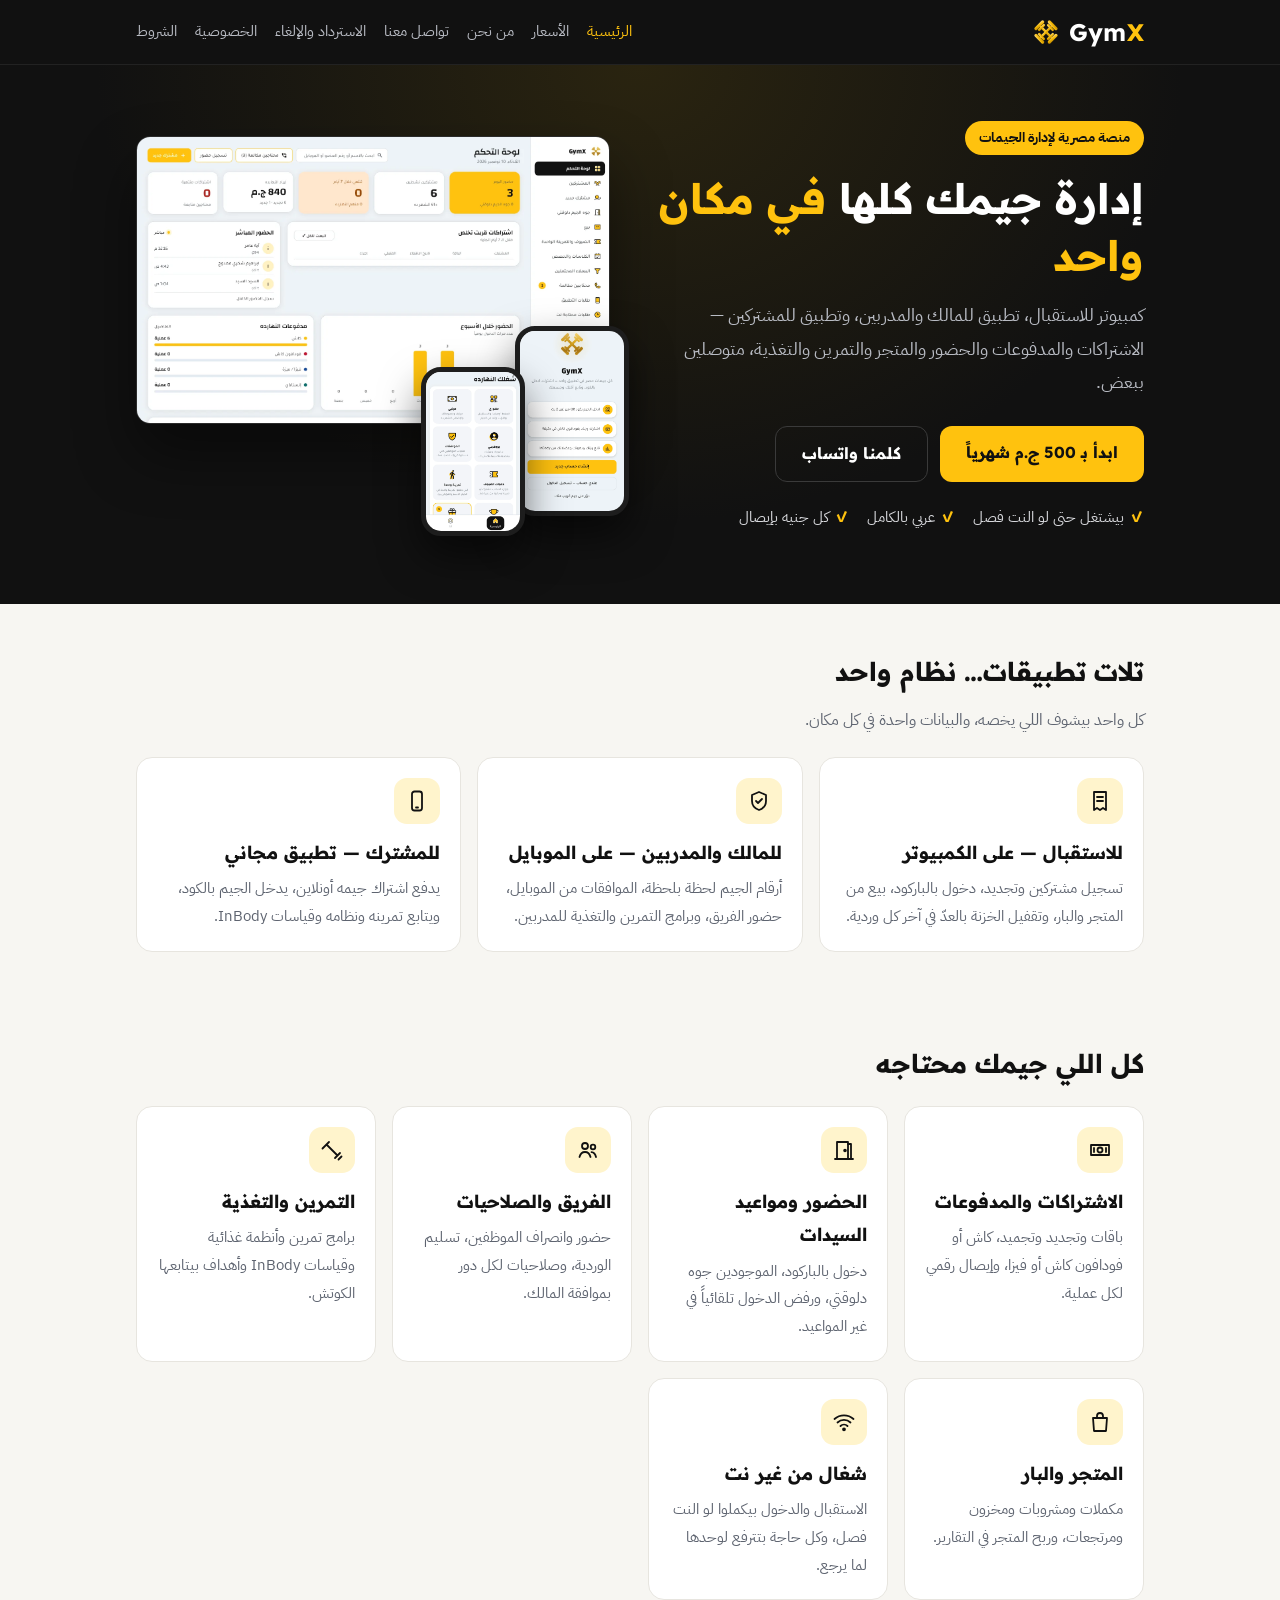
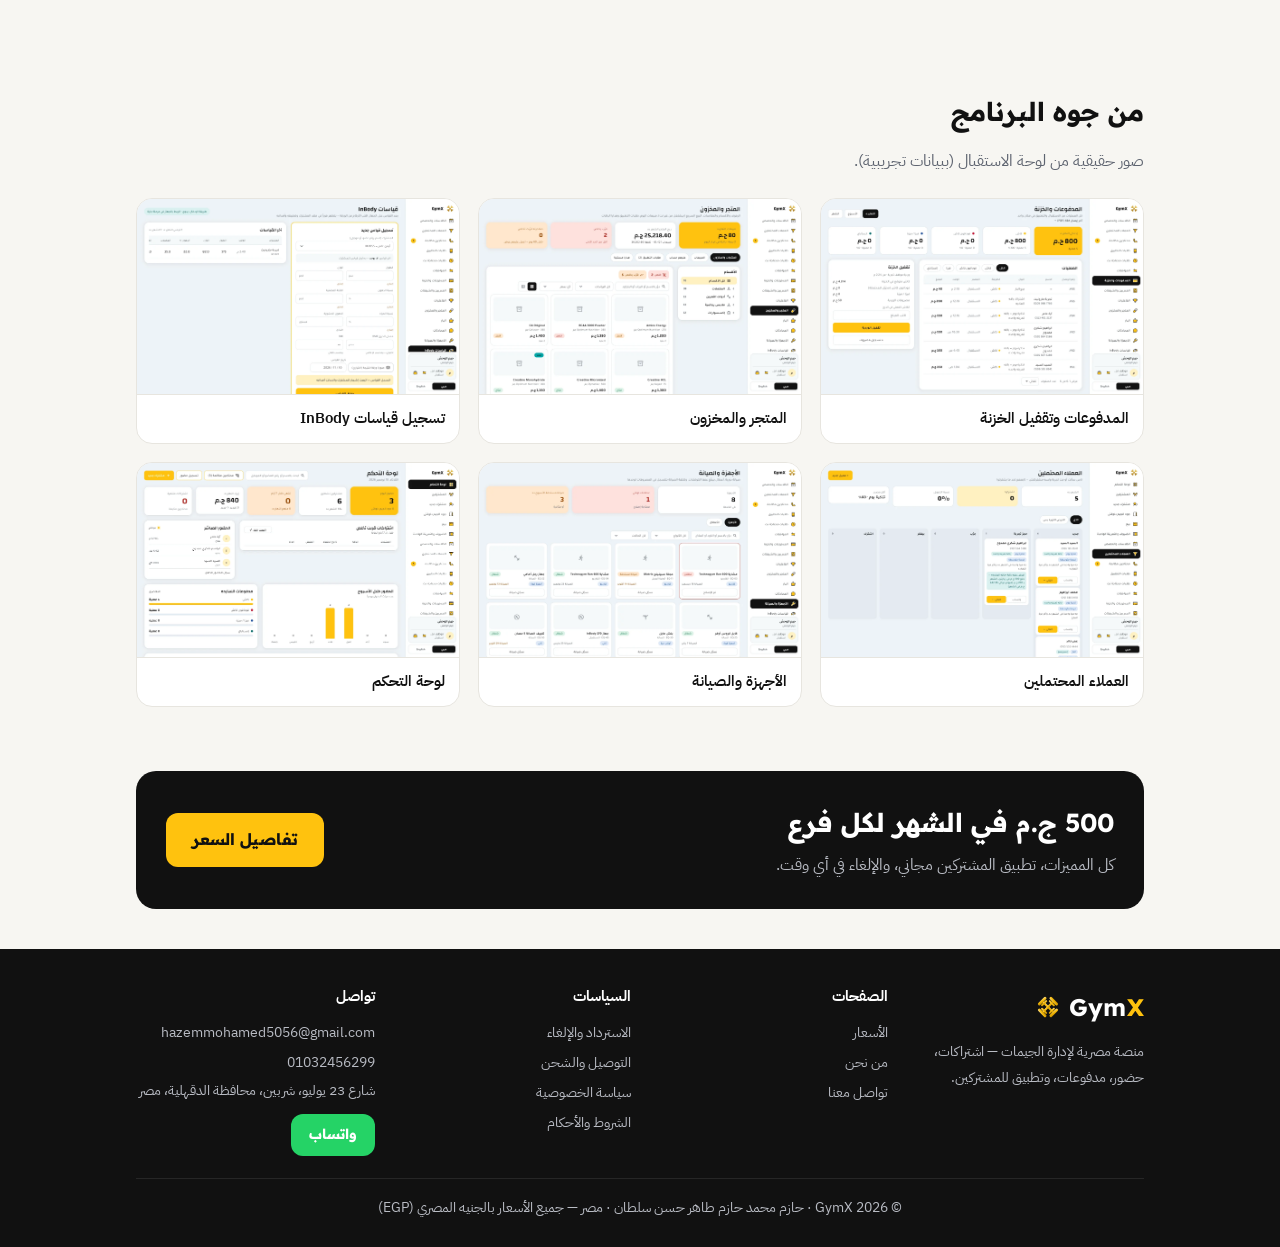
==== commit 7682fb9d: "Members pay their gym in the app: GymX as the intermediary — pricing explains member payments (gym-s" ====
--- a/index.html
+++ b/index.html
@@ -36,7 +36,7 @@
 <div class="grid">
 <div class="card"><span class="ic"><svg viewBox="0 0 24 24" fill="none" stroke="currentColor" stroke-width="1.8" stroke-linecap="round" stroke-linejoin="round"><path d="M6 3h12v18l-3-2-3 2-3-2-3 2z"/><path d="M9 8h6M9 12h6"/></svg></span><h3>للاستقبال — على الكمبيوتر</h3><p>تسجيل مشتركين وتجديد، دخول بالباركود، بيع من المتجر والبار، وتقفيل الخزنة بالعدّ في آخر كل وردية.</p></div>
 <div class="card"><span class="ic"><svg viewBox="0 0 24 24" fill="none" stroke="currentColor" stroke-width="1.8" stroke-linecap="round" stroke-linejoin="round"><path d="M12 3l7 3v6c0 4.5-3 7.6-7 9-4-1.4-7-4.5-7-9V6z"/><path d="M9 12l2 2 4-4"/></svg></span><h3>للمالك والمدربين — على الموبايل</h3><p>أرقام الجيم لحظة بلحظة، الموافقات من الموبايل، حضور الفريق، وبرامج التمرين والتغذية للمدربين.</p></div>
-<div class="card"><span class="ic"><svg viewBox="0 0 24 24" fill="none" stroke="currentColor" stroke-width="1.8" stroke-linecap="round" stroke-linejoin="round"><rect x="7" y="2.5" width="10" height="19" rx="2.5"/><path d="M11 18.5h2"/></svg></span><h3>للمشترك — تطبيق مجاني</h3><p>يدخل برقم موبايله، يدخل الجيم بالكود، ويتابع اشتراكه وتمرينه ونظامه وقياسات InBody.</p></div>
+<div class="card"><span class="ic"><svg viewBox="0 0 24 24" fill="none" stroke="currentColor" stroke-width="1.8" stroke-linecap="round" stroke-linejoin="round"><rect x="7" y="2.5" width="10" height="19" rx="2.5"/><path d="M11 18.5h2"/></svg></span><h3>للمشترك — تطبيق مجاني</h3><p>يدفع اشتراك جيمه أونلاين، يدخل الجيم بالكود، ويتابع تمرينه ونظامه وقياسات InBody.</p></div>
 </div></section>
 
 <section><h2>كل اللي جيمك محتاجه</h2>
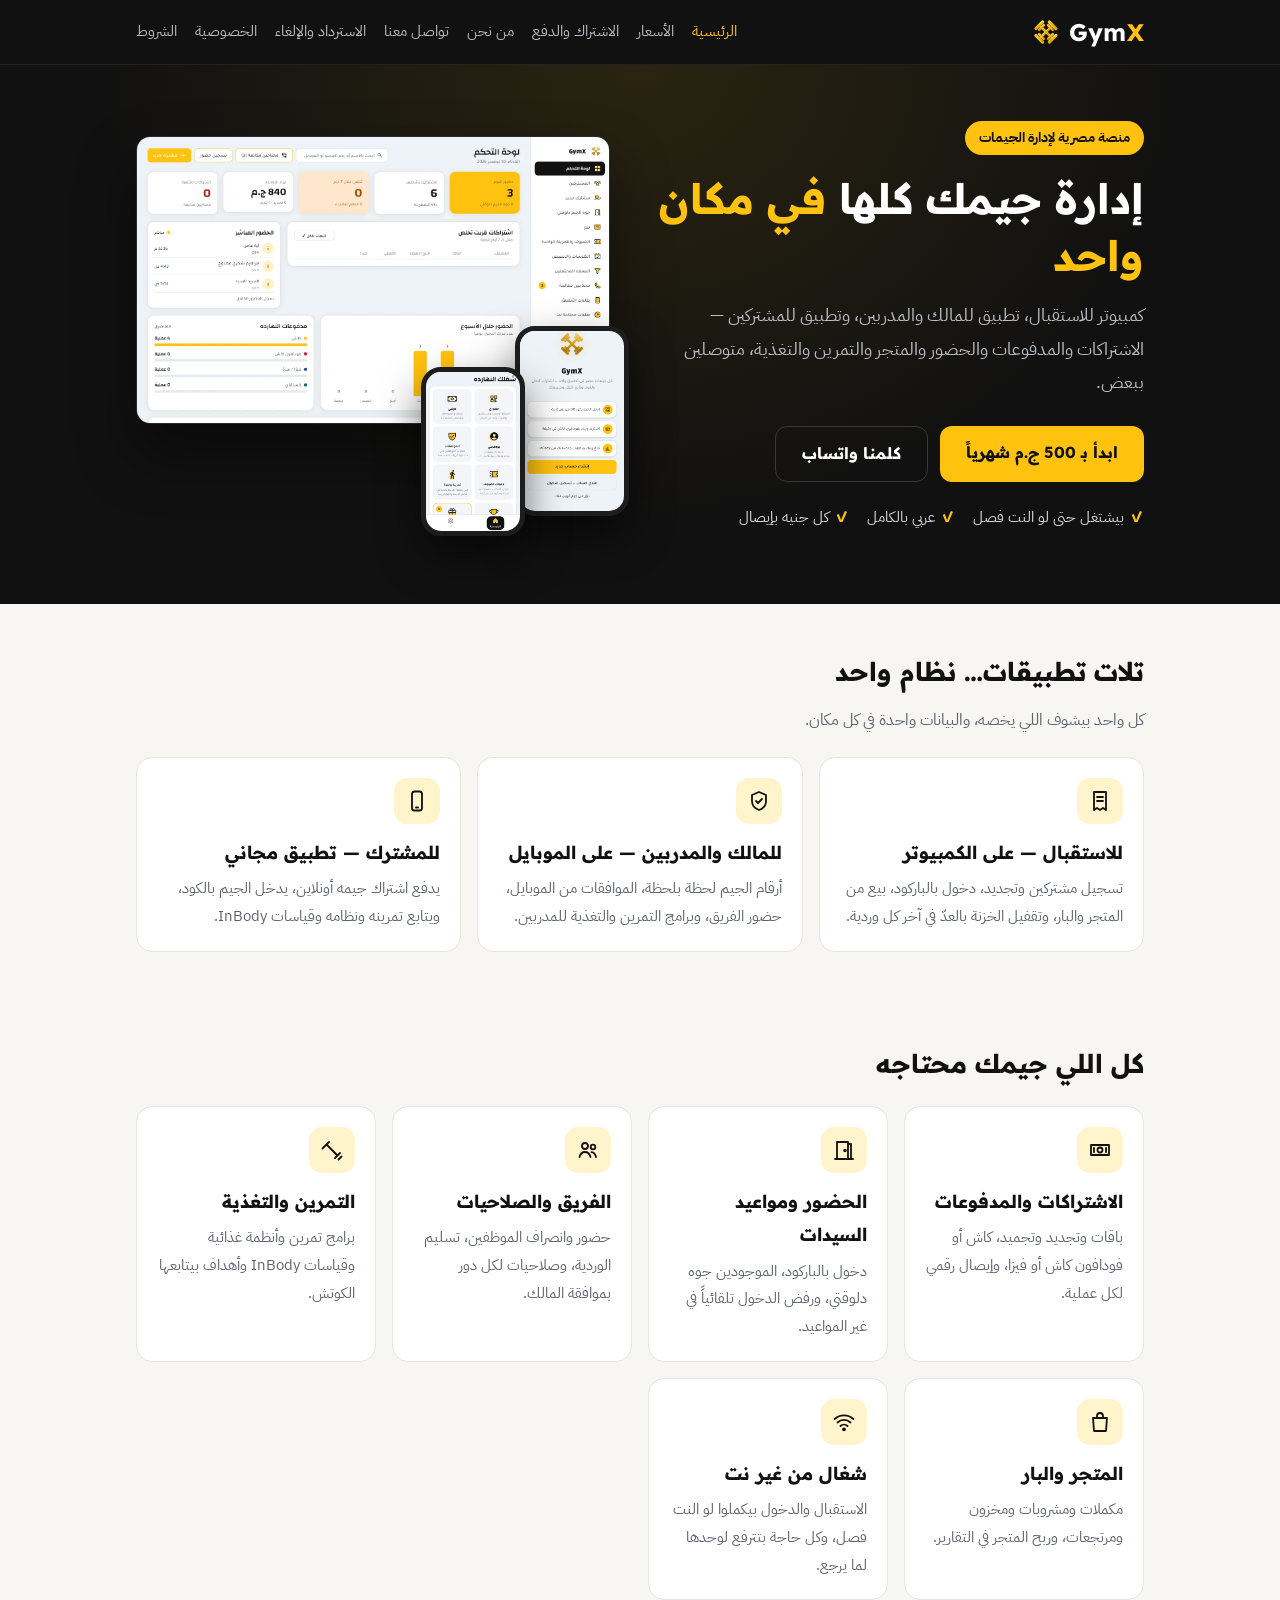
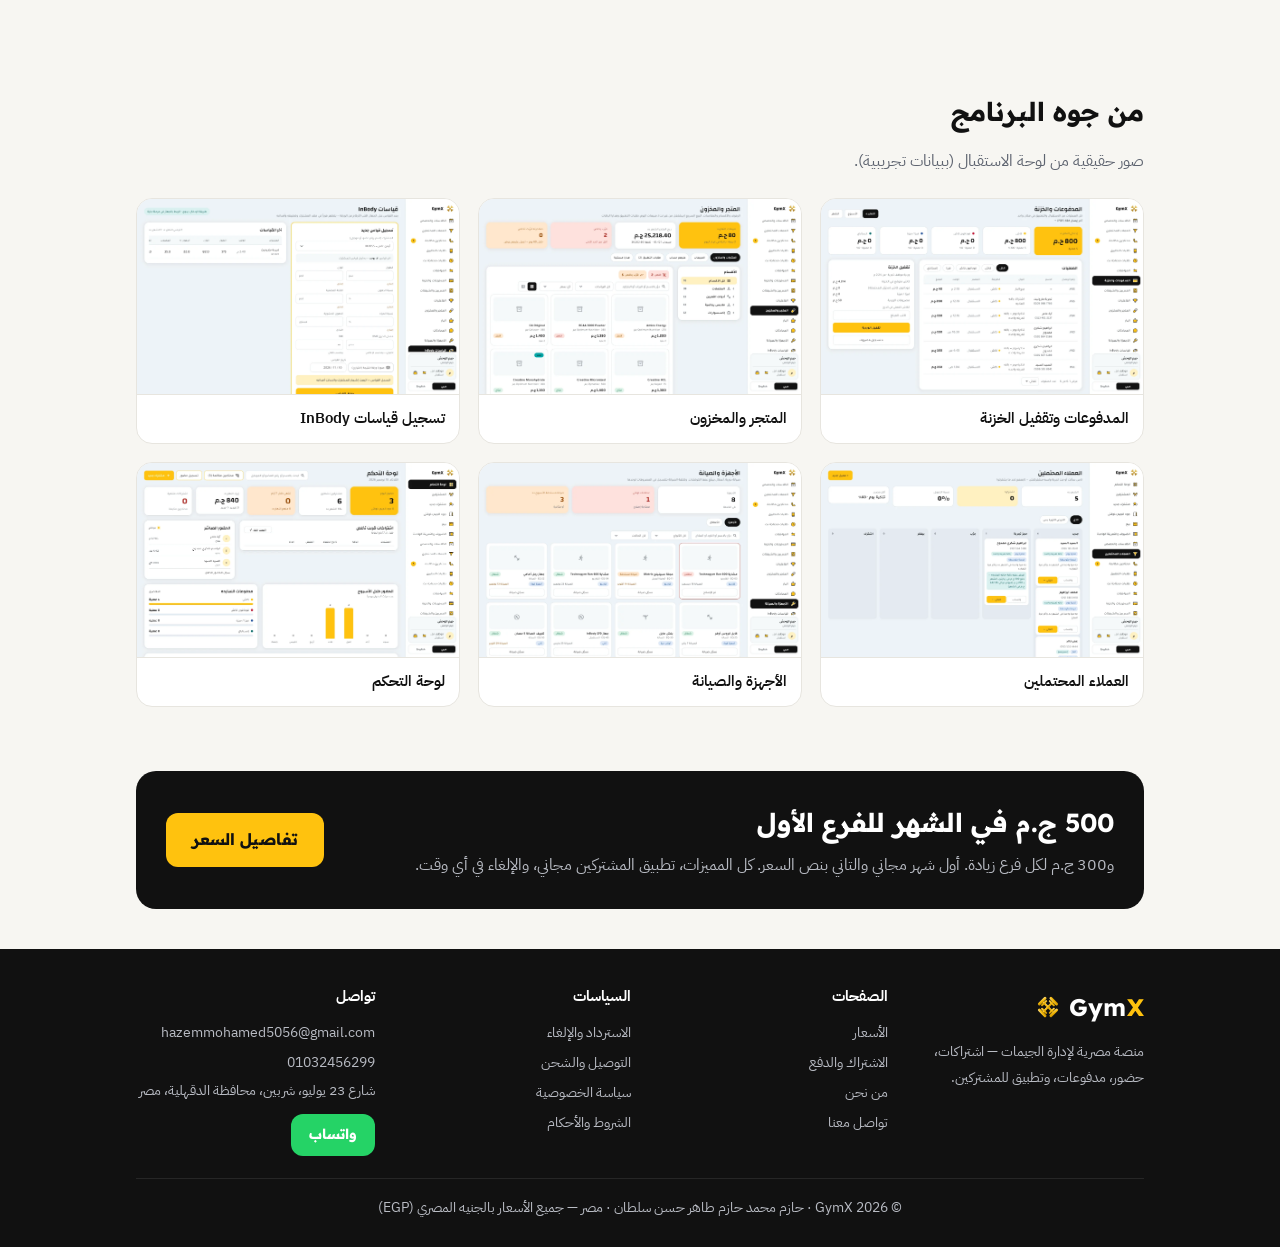
==== commit 55056a20: "Add checkout page (details, branch count with live total, payment method, terms consent) and link it" ====
--- a/index.html
+++ b/index.html
@@ -8,12 +8,12 @@
 <link rel="preconnect" href="https://fonts.googleapis.com"><link rel="preconnect" href="https://fonts.gstatic.com" crossorigin>
 <link href="https://fonts.googleapis.com/css2?family=IBM+Plex+Sans+Arabic:wght@400;500;600;700&family=Readex+Pro:wght@500;600;700&display=swap" rel="stylesheet">
 <link rel="icon" href="data:image/svg+xml,%3Csvg%20xmlns%3D%22http%3A%2F%2Fwww.w3.org%2F2000%2Fsvg%22%20width%3D%2264%22%20height%3D%2264%22%20viewBox%3D%220%200%20100%20100%22%20aria-hidden%3D%22true%22%3E%3Cdefs%3E%3ClinearGradient%20id%3D%22g64%22%20x1%3D%220%22%20y1%3D%220%22%20x2%3D%221%22%20y2%3D%221%22%3E%3Cstop%20offset%3D%220%22%20stop-color%3D%22%23FFE08A%22%2F%3E%3Cstop%20offset%3D%22.5%22%20stop-color%3D%22%23F2B705%22%2F%3E%3Cstop%20offset%3D%221%22%20stop-color%3D%22%23B98300%22%2F%3E%3C%2FlinearGradient%3E%3C%2Fdefs%3E%3Cg%20transform%3D%22rotate(45%2050%2050)%22%20fill%3D%22url(%23g64)%22%3E%3Crect%20x%3D%2222%22%20y%3D%2246%22%20width%3D%2256%22%20height%3D%228%22%20rx%3D%224%22%2F%3E%3Crect%20x%3D%2225%22%20y%3D%2235%22%20width%3D%228%22%20height%3D%2230%22%20rx%3D%224%22%2F%3E%3Crect%20x%3D%2267%22%20y%3D%2235%22%20width%3D%228%22%20height%3D%2230%22%20rx%3D%224%22%2F%3E%3Crect%20x%3D%2213%22%20y%3D%2229%22%20width%3D%2211%22%20height%3D%2242%22%20rx%3D%225.5%22%2F%3E%3Crect%20x%3D%2276%22%20y%3D%2229%22%20width%3D%2211%22%20height%3D%2242%22%20rx%3D%225.5%22%2F%3E%3C%2Fg%3E%3Cg%20transform%3D%22rotate(-45%2050%2050)%22%20fill%3D%22url(%23g64)%22%3E%3Crect%20x%3D%2222%22%20y%3D%2246%22%20width%3D%2256%22%20height%3D%228%22%20rx%3D%224%22%2F%3E%3Crect%20x%3D%2225%22%20y%3D%2235%22%20width%3D%228%22%20height%3D%2230%22%20rx%3D%224%22%2F%3E%3Crect%20x%3D%2267%22%20y%3D%2235%22%20width%3D%228%22%20height%3D%2230%22%20rx%3D%224%22%2F%3E%3Crect%20x%3D%2213%22%20y%3D%2229%22%20width%3D%2211%22%20height%3D%2242%22%20rx%3D%225.5%22%2F%3E%3Crect%20x%3D%2276%22%20y%3D%2229%22%20width%3D%2211%22%20height%3D%2242%22%20rx%3D%225.5%22%2F%3E%3C%2Fg%3E%3C%2Fsvg%3E">
-<link rel="stylesheet" href="style.css">
+<link rel="stylesheet" href="style.css?v=202611101550">
 </head>
 <body>
 <header><div class="wrap">
 <a class="brand" href="index.html" dir="ltr"><svg class="mark" width="30" height="30" viewBox="0 0 100 100" aria-hidden="true"><defs><linearGradient id="g30" x1="0" y1="0" x2="1" y2="1"><stop offset="0" stop-color="#FFE08A"/><stop offset=".5" stop-color="#F2B705"/><stop offset="1" stop-color="#B98300"/></linearGradient></defs><g transform="rotate(45 50 50)" fill="url(#g30)"><rect x="22" y="46" width="56" height="8" rx="4"/><rect x="25" y="35" width="8" height="30" rx="4"/><rect x="67" y="35" width="8" height="30" rx="4"/><rect x="13" y="29" width="11" height="42" rx="5.5"/><rect x="76" y="29" width="11" height="42" rx="5.5"/></g><g transform="rotate(-45 50 50)" fill="url(#g30)"><rect x="22" y="46" width="56" height="8" rx="4"/><rect x="25" y="35" width="8" height="30" rx="4"/><rect x="67" y="35" width="8" height="30" rx="4"/><rect x="13" y="29" width="11" height="42" rx="5.5"/><rect x="76" y="29" width="11" height="42" rx="5.5"/></g></svg><b>Gym<span>X</span></b></a>
-<nav><a href="index.html" class="on">الرئيسية</a><a href="pricing.html">الأسعار</a><a href="about.html">من نحن</a><a href="contact.html">تواصل معنا</a><a href="refund.html">الاسترداد والإلغاء</a><a href="privacy.html">الخصوصية</a><a href="terms.html">الشروط</a></nav>
+<nav><a href="index.html" class="on">الرئيسية</a><a href="pricing.html">الأسعار</a><a href="checkout.html">الاشتراك والدفع</a><a href="about.html">من نحن</a><a href="contact.html">تواصل معنا</a><a href="refund.html">الاسترداد والإلغاء</a><a href="privacy.html">الخصوصية</a><a href="terms.html">الشروط</a></nav>
 </div></header>
 
 <div class="hero"><div class="wrap hero-grid">
@@ -60,14 +60,14 @@
 </div></section>
 
 <section class="price-band">
-<div><h2 style="margin:0">500 ج.م في الشهر لكل فرع</h2><p style="margin:4px 0 0">كل المميزات، تطبيق المشتركين مجاني، والإلغاء في أي وقت.</p></div>
+<div><h2 style="margin:0">500 ج.م في الشهر للفرع الأول</h2><p style="margin:4px 0 0">و300 ج.م لكل فرع زيادة. أول شهر مجاني والتاني بنص السعر. كل المميزات، تطبيق المشتركين مجاني، والإلغاء في أي وقت.</p></div>
 <a class="btn primary" href="pricing.html">تفاصيل السعر</a>
 </section>
 </div>
 <footer><div class="wrap">
 <div class="cols">
 <div><a class="brand" href="index.html" dir="ltr" style="margin-bottom:8px"><svg class="mark" width="26" height="26" viewBox="0 0 100 100" aria-hidden="true"><defs><linearGradient id="g26" x1="0" y1="0" x2="1" y2="1"><stop offset="0" stop-color="#FFE08A"/><stop offset=".5" stop-color="#F2B705"/><stop offset="1" stop-color="#B98300"/></linearGradient></defs><g transform="rotate(45 50 50)" fill="url(#g26)"><rect x="22" y="46" width="56" height="8" rx="4"/><rect x="25" y="35" width="8" height="30" rx="4"/><rect x="67" y="35" width="8" height="30" rx="4"/><rect x="13" y="29" width="11" height="42" rx="5.5"/><rect x="76" y="29" width="11" height="42" rx="5.5"/></g><g transform="rotate(-45 50 50)" fill="url(#g26)"><rect x="22" y="46" width="56" height="8" rx="4"/><rect x="25" y="35" width="8" height="30" rx="4"/><rect x="67" y="35" width="8" height="30" rx="4"/><rect x="13" y="29" width="11" height="42" rx="5.5"/><rect x="76" y="29" width="11" height="42" rx="5.5"/></g></svg><b>Gym<span>X</span></b></a><p style="margin:0">منصة مصرية لإدارة الجيمات — اشتراكات، حضور، مدفوعات، وتطبيق للمشتركين.</p></div>
-<div><h4>الصفحات</h4><a href="pricing.html">الأسعار</a><a href="about.html">من نحن</a><a href="contact.html">تواصل معنا</a></div>
+<div><h4>الصفحات</h4><a href="pricing.html">الأسعار</a><a href="checkout.html">الاشتراك والدفع</a><a href="about.html">من نحن</a><a href="contact.html">تواصل معنا</a></div>
 <div><h4>السياسات</h4><a href="refund.html">الاسترداد والإلغاء</a><a href="shipping.html">التوصيل والشحن</a><a href="privacy.html">سياسة الخصوصية</a><a href="terms.html">الشروط والأحكام</a></div>
 <div><h4>تواصل</h4><a href="mailto:hazemmohamed5056@gmail.com">hazemmohamed5056@gmail.com</a><a href="tel:+201032456299"><span class="ltr">01032456299</span></a><span>شارع 23 يوليو، شربين، محافظة الدقهلية، مصر</span><a class="btn wa" href="https://wa.me/201032456299" style="margin-top:10px">واتساب</a></div>
 </div>
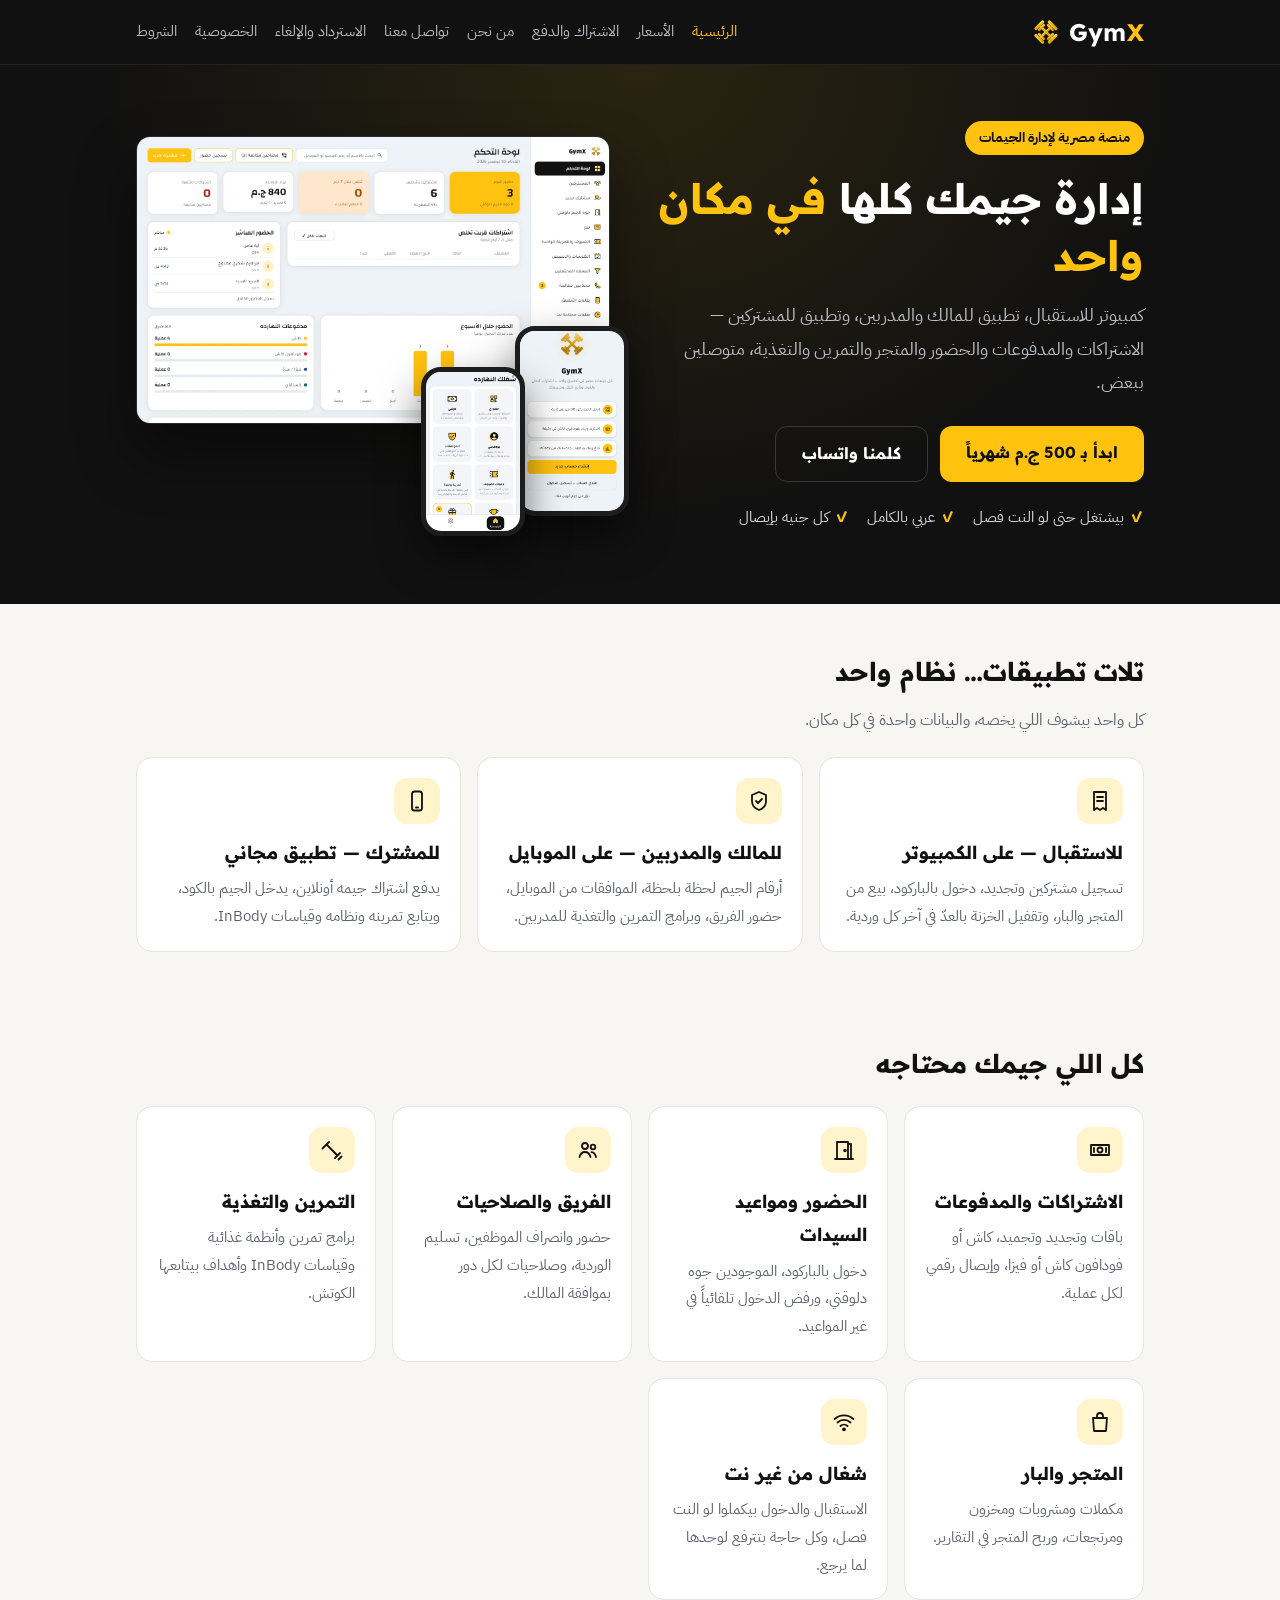
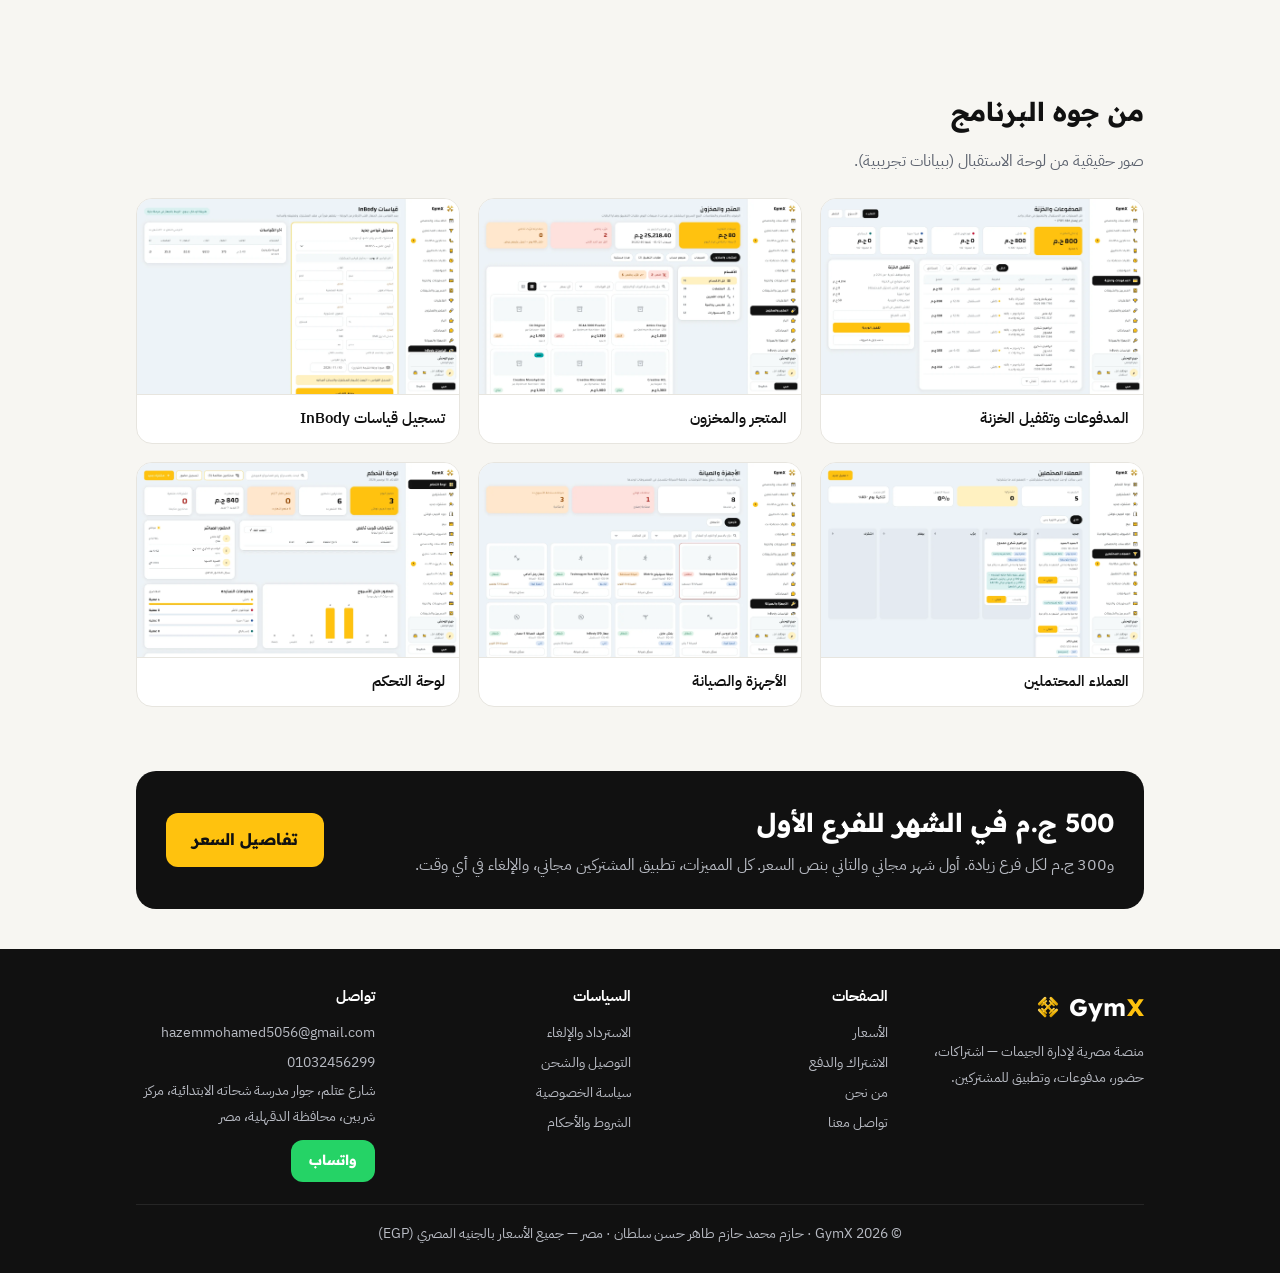
==== commit 6ad57b79: "Address matches the national ID card (Atlam St., next to Shehata Primary School, Sherbin, Dakahlia)" ====
--- a/index.html
+++ b/index.html
@@ -69,7 +69,7 @@
 <div><a class="brand" href="index.html" dir="ltr" style="margin-bottom:8px"><svg class="mark" width="26" height="26" viewBox="0 0 100 100" aria-hidden="true"><defs><linearGradient id="g26" x1="0" y1="0" x2="1" y2="1"><stop offset="0" stop-color="#FFE08A"/><stop offset=".5" stop-color="#F2B705"/><stop offset="1" stop-color="#B98300"/></linearGradient></defs><g transform="rotate(45 50 50)" fill="url(#g26)"><rect x="22" y="46" width="56" height="8" rx="4"/><rect x="25" y="35" width="8" height="30" rx="4"/><rect x="67" y="35" width="8" height="30" rx="4"/><rect x="13" y="29" width="11" height="42" rx="5.5"/><rect x="76" y="29" width="11" height="42" rx="5.5"/></g><g transform="rotate(-45 50 50)" fill="url(#g26)"><rect x="22" y="46" width="56" height="8" rx="4"/><rect x="25" y="35" width="8" height="30" rx="4"/><rect x="67" y="35" width="8" height="30" rx="4"/><rect x="13" y="29" width="11" height="42" rx="5.5"/><rect x="76" y="29" width="11" height="42" rx="5.5"/></g></svg><b>Gym<span>X</span></b></a><p style="margin:0">منصة مصرية لإدارة الجيمات — اشتراكات، حضور، مدفوعات، وتطبيق للمشتركين.</p></div>
 <div><h4>الصفحات</h4><a href="pricing.html">الأسعار</a><a href="checkout.html">الاشتراك والدفع</a><a href="about.html">من نحن</a><a href="contact.html">تواصل معنا</a></div>
 <div><h4>السياسات</h4><a href="refund.html">الاسترداد والإلغاء</a><a href="shipping.html">التوصيل والشحن</a><a href="privacy.html">سياسة الخصوصية</a><a href="terms.html">الشروط والأحكام</a></div>
-<div><h4>تواصل</h4><a href="mailto:hazemmohamed5056@gmail.com">hazemmohamed5056@gmail.com</a><a href="tel:+201032456299"><span class="ltr">01032456299</span></a><span>شارع 23 يوليو، شربين، محافظة الدقهلية، مصر</span><a class="btn wa" href="https://wa.me/201032456299" style="margin-top:10px">واتساب</a></div>
+<div><h4>تواصل</h4><a href="mailto:hazemmohamed5056@gmail.com">hazemmohamed5056@gmail.com</a><a href="tel:+201032456299"><span class="ltr">01032456299</span></a><span>شارع عتلم، جوار مدرسة شحاته الابتدائية، مركز شربين، محافظة الدقهلية، مصر</span><a class="btn wa" href="https://wa.me/201032456299" style="margin-top:10px">واتساب</a></div>
 </div>
 <div class="copy">© 2026 GymX · حازم محمد حازم طاهر حسن سلطان · مصر — جميع الأسعار بالجنيه المصري (EGP)</div>
 </div></footer>
